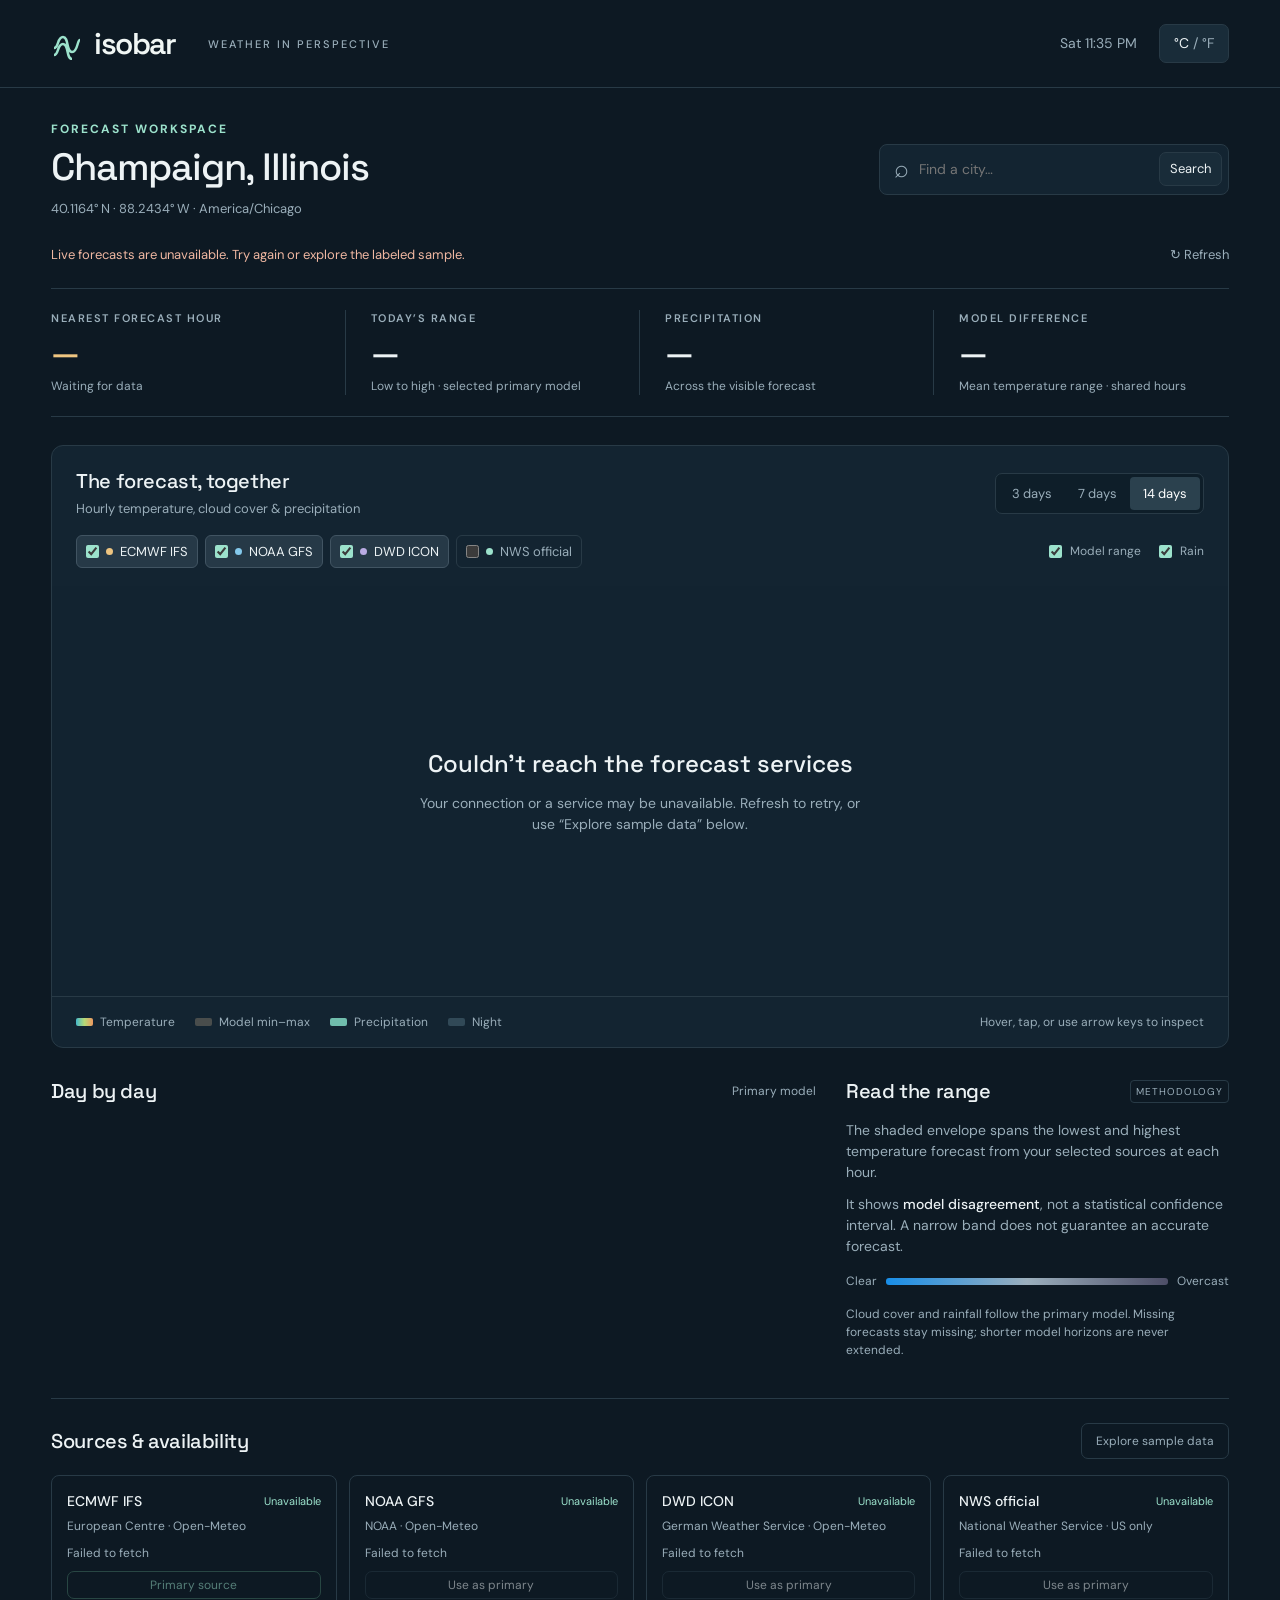
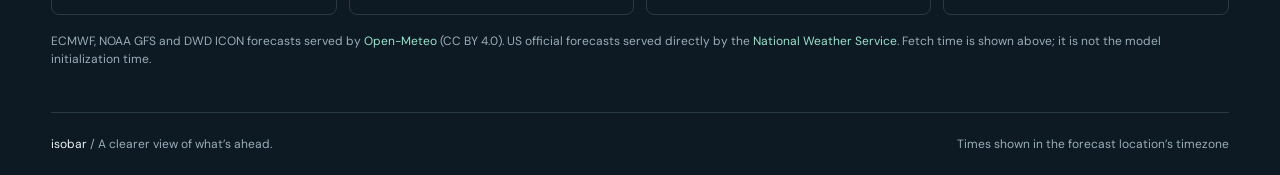
==== index.html @ dd54c235 "Add files via upload" ====
<!doctype html><html lang="en"><head><meta charset="utf-8"><meta name="viewport" content="width=device-width,initial-scale=1"><meta name="theme-color" content="#101f2b"><title>Isobar — weather, in perspective</title><meta name="description" content="Explore hourly weather and compare ECMWF, GFS, ICON and National Weather Service forecasts in one interactive chart."><link rel="icon" href="./favicon.svg"><link rel="stylesheet" href="./style.css"></head><body>
<header><a class="brand" href="./" aria-label="Isobar home"><svg width="32" height="32" viewBox="0 0 32 32" fill="none" aria-hidden="true"><path d="M3 20C8 20 6 9 12 9S15 24 21 24s5-12 8-12M3 27C8 27 6 16 12 16s3 15 9 15" stroke="currentColor" stroke-width="2.5"/></svg>isobar<span class="wordmark">WEATHER IN PERSPECTIVE</span></a><div class="header-actions"><span id="localTime"></span><button id="units" aria-label="Switch temperature units">°C <span>/ °F</span></button></div></header>
<main><section class="location-row"><div><p class="eyebrow">FORECAST WORKSPACE</p><h1 id="place">Champaign, Illinois</h1><p id="coordinates" class="muted">40.1164° N · 88.2434° W · America/Chicago</p></div><div class="search-area"><form id="searchForm"><label class="sr-only" for="search">Search for a city</label><span aria-hidden="true">⌕</span><input id="search" type="search" placeholder="Find a city…" autocomplete="off"><button type="submit">Search</button></form><div id="results" hidden></div></div></section>
<div class="status-row"><span id="status" role="status">Connecting to forecast services…</span><button id="refresh">↻ Refresh</button></div>
<section class="overview" aria-label="Forecast overview"><article><p>NEAREST FORECAST HOUR</p><strong id="current">—</strong><span id="condition">Waiting for data</span></article><article><p>TODAY’S RANGE</p><strong id="range">—</strong><span>Low to high · selected primary model</span></article><article><p>PRECIPITATION</p><strong id="rainTotal">—</strong><span id="rainPeriod">Across the visible forecast</span></article><article><p>MODEL DIFFERENCE</p><strong id="spread">—</strong><span>Mean temperature range · shared hours</span></article></section>
<section class="forecast-panel"><div class="panel-top"><div><h2>The forecast, together</h2><p id="chartSubtitle">Hourly temperature, cloud cover & precipitation</p></div><div class="segmented" id="horizon" aria-label="Forecast duration"><button data-days="3">3 days</button><button data-days="7">7 days</button><button data-days="14" class="active">14 days</button></div></div><div class="model-toolbar"><div id="modelChips"></div><div class="chart-options"><label><input type="checkbox" id="showSpread" checked> Model range</label><label><input type="checkbox" id="showRain" checked> Rain</label></div></div>
<div id="chartWrap"><canvas id="chart" tabindex="0" role="img" aria-label="Hourly weather chart. Use left and right arrow keys to inspect forecast hours."></canvas><div id="chartEmpty"><div class="loader"></div><h3>Looking ahead</h3><p>Loading independent forecasts for this location.</p></div><div id="tooltip" hidden></div></div>
<div class="chart-footer"><div class="legend"><span><i class="gradient"></i>Temperature</span><span><i class="area"></i>Model min–max</span><span><i class="rain"></i>Precipitation</span><span><i class="night"></i>Night</span></div><span class="muted">Hover, tap, or use arrow keys to inspect</span></div></section>
<section class="lower"><div class="daily-section"><div class="section-title"><h2>Day by day</h2><span class="muted">Primary model</span></div><div id="daily" class="daily"></div></div><aside><div class="section-title"><h2>Read the range</h2><span class="tiny-tag">METHODOLOGY</span></div><p>The shaded envelope spans the lowest and highest temperature forecast from your selected sources at each hour.</p><p>It shows <b>model disagreement</b>, not a statistical confidence interval. A narrow band does not guarantee an accurate forecast.</p><div class="cloud-key"><span>Clear</span><i></i><span>Overcast</span></div><p class="small muted">Cloud cover and rainfall follow the primary model. Missing forecasts stay missing; shorter model horizons are never extended.</p></aside></section>
<section class="sources"><div class="section-title"><h2>Sources & availability</h2><button id="sample">Explore sample data</button></div><div id="sourceCards"></div><p class="small muted">ECMWF, NOAA GFS and DWD ICON forecasts served by <a href="https://open-meteo.com/" target="_blank" rel="noreferrer">Open-Meteo</a> (CC BY 4.0). US official forecasts served directly by the <a href="https://www.weather.gov/documentation/services-web-api" target="_blank" rel="noreferrer">National Weather Service</a>. Fetch time is shown above; it is not the model initialization time.</p></section>
<footer><span>isobar <span class="muted">/ A clearer view of what’s ahead.</span></span><span class="muted">Times shown in the forecast location’s timezone</span></footer></main><script type="module" src="./app.js"></script></body></html>
---- style.css ----
@import url('https://fonts.googleapis.com/css2?family=DM+Sans:wght@400;500;600;700&family=Space+Grotesk:wght@400;500;600;700&display=swap');
:root{color-scheme:dark;--bg:#0d1923;--panel:#132431;--line:#283a46;--text:#edf3f5;--muted:#9aaeba;--mint:#9ce2cc;--gold:#efc681}*{box-sizing:border-box}body{margin:0;background:var(--bg);color:var(--text);font:16px/1.5 'DM Sans',sans-serif}button,input{font:inherit}button,a,input{ -webkit-tap-highlight-color:transparent}button{cursor:pointer;color:inherit;border:1px solid var(--line);background:#192c39;border-radius:7px;padding:8px 14px}button:hover{background:#243d4d}button:focus-visible,input:focus-visible,canvas:focus-visible,a:focus-visible{outline:2px solid var(--mint);outline-offset:4px}button:disabled{opacity:.5;cursor:wait}a{color:var(--mint);text-decoration:none}header{height:88px;border-bottom:1px solid var(--line);padding:0 4%;display:flex;align-items:center;justify-content:space-between}.brand{color:#f0f6f4;font:600 30px 'Space Grotesk',sans-serif;display:flex;align-items:center;gap:11px;letter-spacing:-1.5px}.brand svg{color:var(--mint)}.wordmark{font:500 11px 'DM Sans',sans-serif;color:var(--muted);letter-spacing:2px;margin-left:22px}.header-actions{display:flex;gap:22px;align-items:center;font-size:14px;color:var(--muted)}#units{font-size:14px;color:var(--text)}#units span{color:var(--muted)}main{max-width:1600px;margin:auto;padding:32px 4% 0}.location-row{display:flex;align-items:center;justify-content:space-between;gap:24px}.eyebrow{color:var(--mint);letter-spacing:2px;font-size:12px;font-weight:700;margin:0 0 7px}h1{font:500 clamp(26px,3vw,38px)/1.2 'Space Grotesk',sans-serif;letter-spacing:-1.2px;margin:0}h2{font:500 20px 'Space Grotesk',sans-serif;letter-spacing:-.4px;margin:0}.muted{color:var(--muted)}#coordinates{font-size:13px;margin:8px 0 0}.search-area{position:relative;width:350px}form{display:flex;align-items:center;background:var(--panel);border:1px solid var(--line);border-radius:8px;padding:5px 6px 5px 14px;gap:10px}form>span{font-size:25px;color:var(--muted)}input[type=search]{background:none;border:0;color:var(--text);min-width:0;width:100%;padding:9px 0;outline:none;font-size:14px}form button{font-size:13px;padding:6px 10px}#results{position:absolute;top:58px;left:0;right:0;background:#203542;border:1px solid #3a515f;border-radius:8px;z-index:10;box-shadow:0 20px 50px #0008;padding:7px}#results button{width:100%;text-align:left;background:none;border:0;border-radius:5px;font-size:14px}#results p{padding:4px 10px;font-size:14px}.status-row{display:flex;align-items:center;justify-content:space-between;margin:22px 0 18px;gap:12px}#status{font-size:13px;color:var(--muted)}#status.error{color:#f0b8a2}#refresh{font-size:13px;background:none;border:0;padding:5px 0;color:var(--muted)}.overview{display:grid;grid-template-columns:repeat(4,1fr);border-top:1px solid var(--line);border-bottom:1px solid var(--line);margin-bottom:28px;padding:21px 0}.overview article{padding:0 25px;border-right:1px solid var(--line)}.overview article:first-child{padding-left:0}.overview article:last-child{border:0}.overview p{margin:0 0 7px;font-size:11px;letter-spacing:1.5px;color:var(--muted);font-weight:600}.overview strong{display:block;font:500 32px 'Space Grotesk',sans-serif;letter-spacing:-1px}.overview article:first-child strong{color:var(--gold)}.overview span{display:block;color:var(--muted);font-size:12px;margin-top:4px}.forecast-panel{background:var(--panel);border:1px solid var(--line);border-radius:12px;overflow:hidden}.panel-top{display:flex;align-items:center;justify-content:space-between;padding:22px 24px 16px;gap:12px}.panel-top p{color:var(--muted);font-size:13px;margin:5px 0 0}.segmented{display:flex;border:1px solid var(--line);padding:3px;border-radius:7px;background:#0e1e29;flex-shrink:0}.segmented button{font-size:13px;border:0;background:none;border-radius:4px;padding:7px 13px;color:var(--muted)}.segmented button.active{background:#2b414e;color:white}.model-toolbar{padding:0 24px 18px;display:flex;justify-content:space-between;align-items:center;gap:15px;flex-wrap:wrap}#modelChips{display:flex;gap:7px;flex-wrap:wrap}.model-chip{border:1px solid var(--line);border-radius:6px;display:flex;align-items:center;gap:7px;font-size:13px;padding:6px 9px;cursor:pointer;color:var(--muted)}.model-chip.selected{background:#263947;color:var(--text);border-color:#415462}.model-chip input{accent-color:var(--mint);margin:0}.dot{width:7px;height:7px;border-radius:50%;display:inline-block}.chart-options{font-size:12px;color:var(--muted);display:flex;gap:14px}.chart-options label{display:flex;align-items:center;gap:5px}.chart-options input{accent-color:var(--mint)}#chartWrap{position:relative;height:410px;padding:0 8px}canvas{width:100%;height:100%;display:block;touch-action:pan-y}#chartEmpty{position:absolute;inset:0;display:flex;flex-direction:column;align-items:center;justify-content:center;background:#132431ef;text-align:center;padding:24px}#chartEmpty h3{font:500 24px 'Space Grotesk',sans-serif;margin:15px 0 0}#chartEmpty p{color:var(--muted);font-size:14px;max-width:440px}.loader{width:26px;height:26px;border-radius:50%;border:2px solid var(--line);border-top-color:var(--mint);animation:spin 1s linear infinite}@keyframes spin{to{transform:rotate(360deg)}}#tooltip{position:absolute;pointer-events:none;width:235px;background:#0a1720f5;border:1px solid #4b6070;border-radius:8px;box-shadow:0 12px 30px #0005;padding:13px;font-size:13px;z-index:5}#tooltip strong{display:block;font-size:13px;margin-bottom:8px}#tooltip .tip-row{display:flex;justify-content:space-between;gap:10px;margin:4px 0;color:var(--muted)}#tooltip b{color:var(--text)}.chart-footer{display:flex;justify-content:space-between;align-items:center;padding:16px 24px;border-top:1px solid var(--line);gap:10px;font-size:12px;flex-wrap:wrap}.legend{display:flex;gap:20px;flex-wrap:wrap}.legend span{display:flex;align-items:center;gap:7px;color:var(--muted)}.legend i{width:17px;height:8px;display:inline-block;border-radius:2px}.gradient{background:linear-gradient(90deg,#44bacd,#b6d975,#ef9860)}.area{background:#bea78650}.rain{background:#70bdac}.night{background:#314957}.lower{display:grid;grid-template-columns:2fr 1fr;gap:30px;margin-top:30px}.section-title{display:flex;align-items:center;justify-content:space-between;gap:10px;margin-bottom:16px}.section-title .muted{font-size:12px}.daily{display:flex;gap:8px;overflow:auto;padding-bottom:10px;min-height:150px}.day-card{min-width:105px;flex:1;padding:15px 12px;background:var(--panel);border:1px solid var(--line);border-radius:8px}.day-card.selected{border-color:#a4d9c7}.day-card p{font-size:13px;margin:0}.day-card .date{font-size:12px;color:var(--muted)}.day-card .weather{font-size:22px;color:var(--gold);margin:11px 0}.day-card strong{font-size:17px;font-weight:500;white-space:nowrap}.day-card strong span{color:var(--muted);font-size:14px;margin-left:7px}.day-card small{display:block;color:var(--mint);font-size:12px;margin-top:8px}.tiny-tag{font-size:10px;letter-spacing:1px;color:var(--muted);border:1px solid var(--line);border-radius:4px;padding:3px 5px}aside p{font-size:14px;color:var(--muted);margin:0 0 11px}aside b{color:var(--text);font-weight:500}.small,aside .small{font-size:12px}.cloud-key{display:flex;gap:9px;align-items:center;font-size:12px;color:var(--muted);margin:15px 0}.cloud-key i{height:7px;flex:1;background:linear-gradient(90deg,#188ee8,#9bafbd,#4d4e67);border-radius:3px}.sources{margin-top:28px;padding:24px 0 12px;border-top:1px solid var(--line)}#sample{font-size:12px;background:none;color:var(--muted)}#sourceCards{display:grid;grid-template-columns:repeat(4,1fr);gap:12px}.source-card{border:1px solid var(--line);border-radius:8px;padding:15px}.source-card>div{display:flex;align-items:center;justify-content:space-between;gap:8px}.source-card b{font-size:14px;font-weight:500}.source-card .badge{font-size:11px;color:var(--mint)}.source-card p{font-size:12px;color:var(--muted);margin:5px 0 9px}.source-card label{font-size:12px;color:var(--muted);display:flex;align-items:center;gap:8px}.source-card button{font-size:12px;padding:4px 8px;background:none;width:100%}.source-card button.is-primary{color:var(--mint);border-color:#437463}.sources>.small{margin-top:17px}footer{display:flex;justify-content:space-between;border-top:1px solid var(--line);padding:22px 0;margin-top:20px;font-size:12px;gap:15px}.sr-only{position:absolute;width:1px;height:1px;padding:0;margin:-1px;overflow:hidden;clip:rect(0,0,0,0);white-space:nowrap;border:0}[hidden]{display:none!important}@media(min-width:1500px){#chartWrap{height:470px}}@media(max-width:850px){.wordmark{display:none}.overview article{padding:0 15px}.overview strong{font-size:27px}.lower{grid-template-columns:1fr}.daily{min-height:0}#sourceCards{grid-template-columns:repeat(2,1fr)}.location-row{align-items:flex-start;flex-direction:column}.search-area{width:100%;max-width:450px}.header-actions #localTime{display:none}.chart-footer>.muted{display:none}#chartWrap{height:360px}}@media(max-width:520px){header{height:68px}.brand{font-size:26px}main{padding-top:23px}.overview{grid-template-columns:1fr 1fr;gap:20px}.overview article{padding:0!important;border:0}.overview p{font-size:10px}.overview strong{font-size:27px}.panel-top{padding:18px 14px;align-items:flex-start;flex-direction:column}.model-toolbar{padding:0 14px 15px}.model-chip{font-size:12px;padding:5px 7px}.chart-options{width:100%}#chartWrap{height:360px}.chart-footer{padding:13px 14px}.legend{gap:10px;font-size:11px}.lower{margin-top:23px}.source-card{padding:12px}.source-card b{font-size:13px}footer{flex-direction:column}.status-row{align-items:flex-start}#status{max-width:80%}}
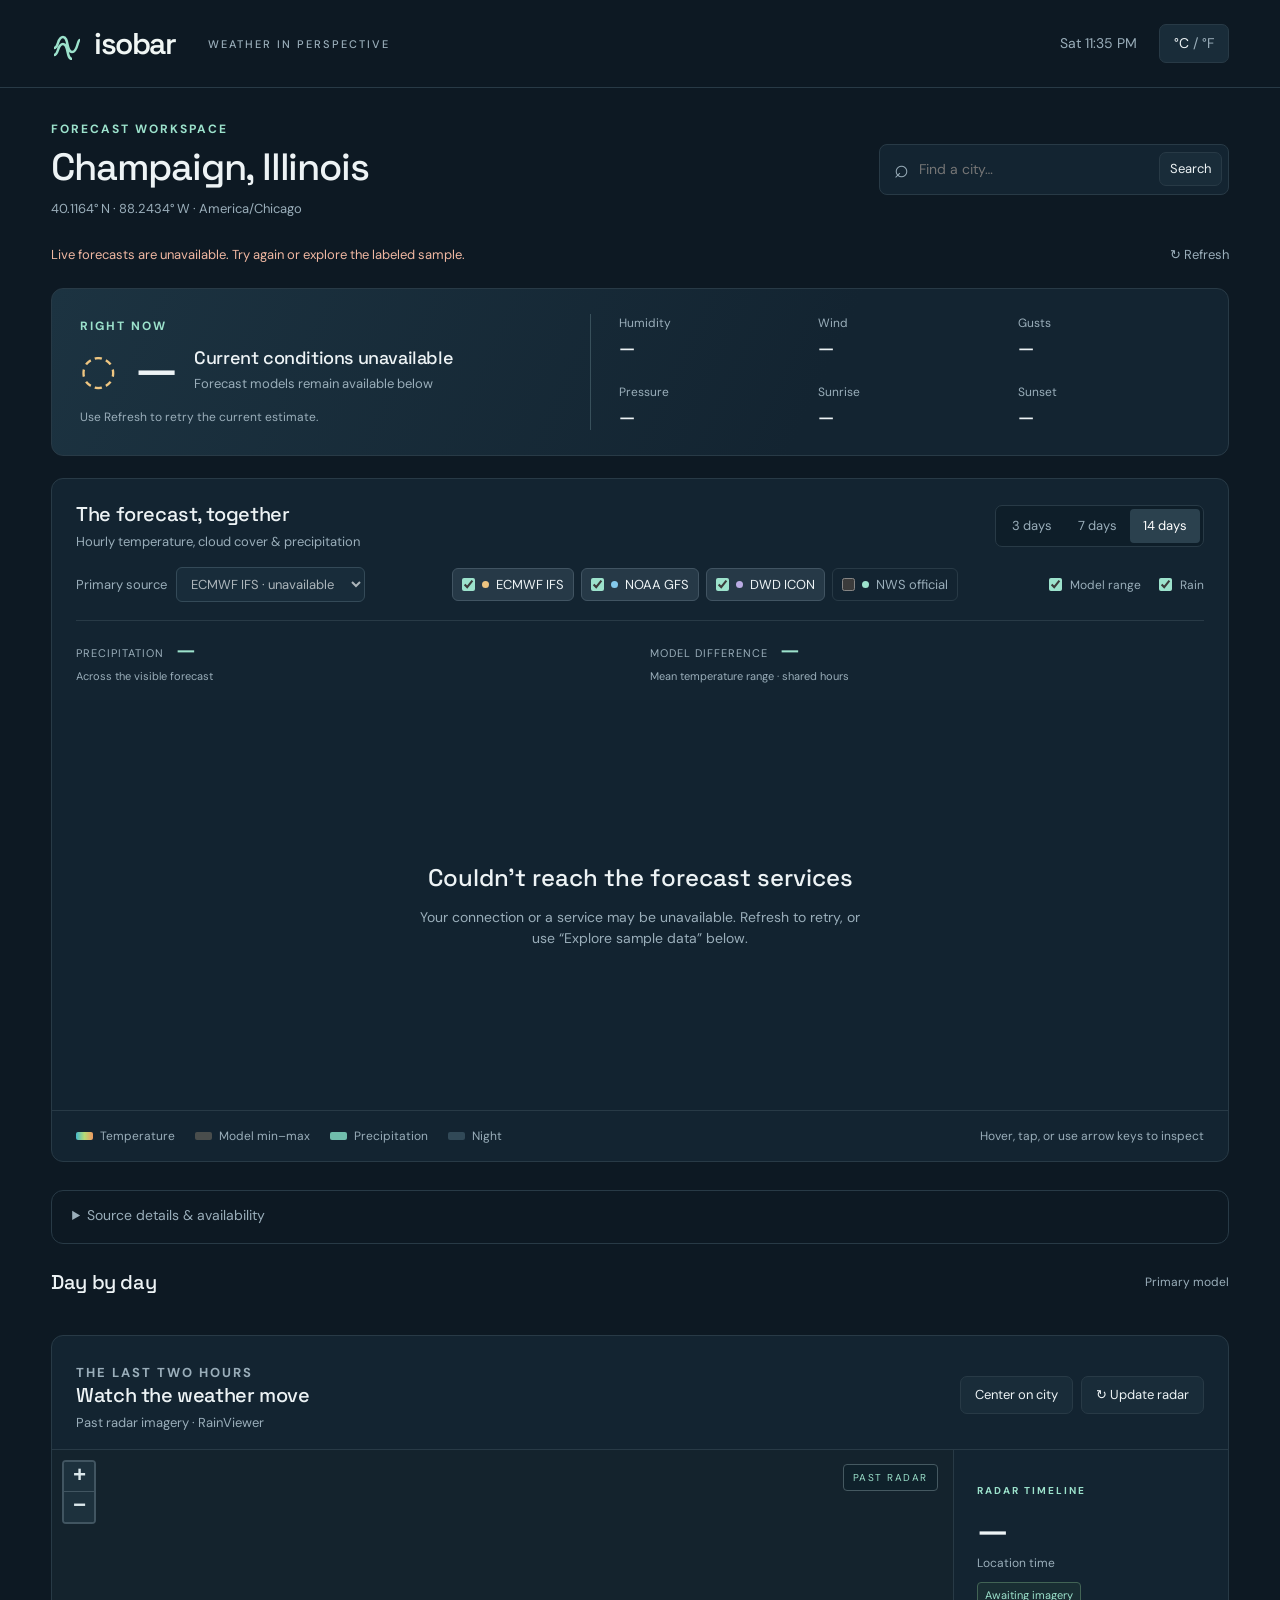
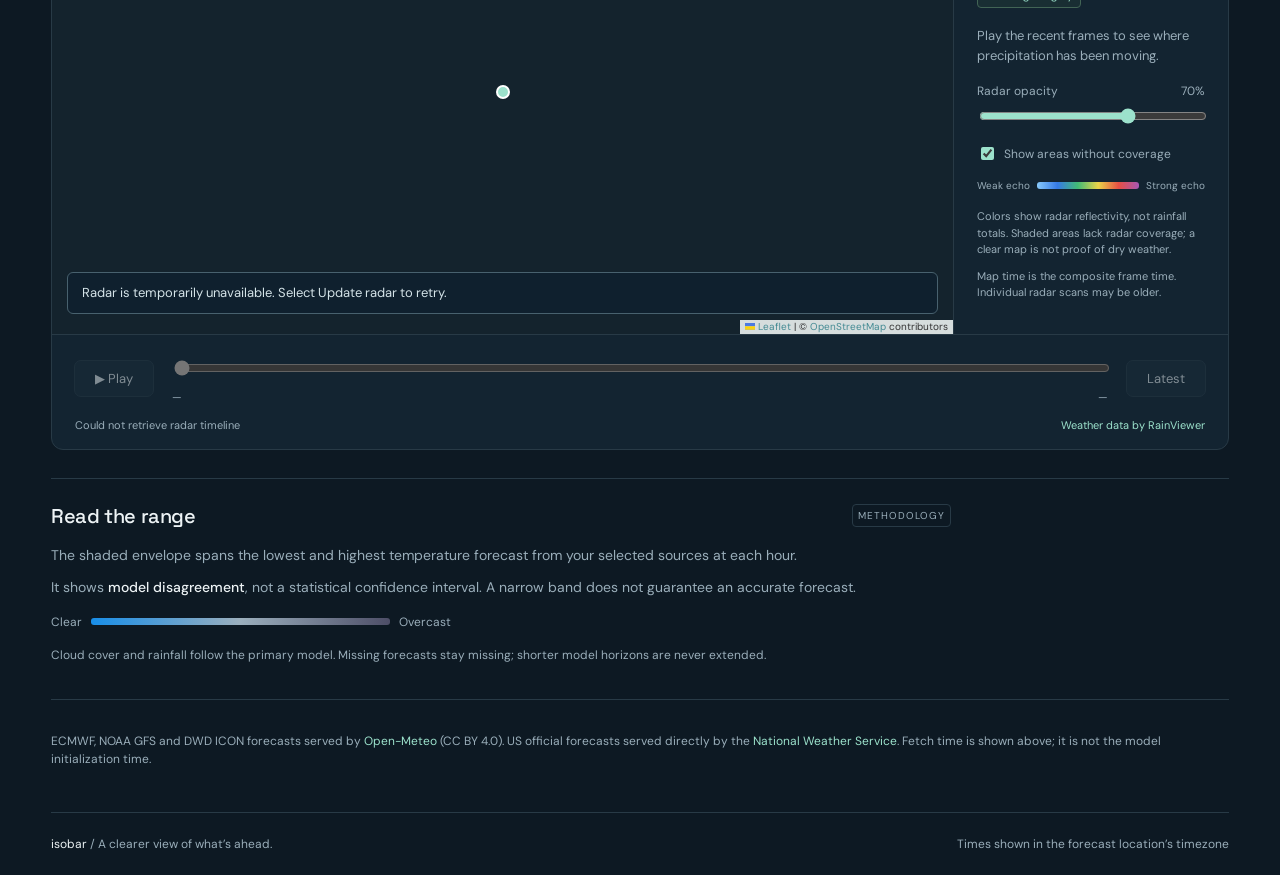
==== commit d8961aa6: "Layout and radar updates" ====
--- a/index.html
+++ b/index.html
@@ -1,11 +1,12 @@
-<!doctype html><html lang="en"><head><meta charset="utf-8"><meta name="viewport" content="width=device-width,initial-scale=1"><meta name="theme-color" content="#101f2b"><title>Isobar — weather, in perspective</title><meta name="description" content="Explore hourly weather and compare ECMWF, GFS, ICON and National Weather Service forecasts in one interactive chart."><link rel="icon" href="./favicon.svg"><link rel="stylesheet" href="./style.css"></head><body>
+<!doctype html><html lang="en"><head><meta charset="utf-8"><meta name="viewport" content="width=device-width,initial-scale=1"><meta name="theme-color" content="#101f2b"><title>Isobar — weather, in perspective</title><meta name="description" content="Explore hourly weather and compare ECMWF, GFS, ICON and National Weather Service forecasts in one interactive chart."><link rel="icon" href="./favicon.svg"><link rel="stylesheet" href="./style.css?v=radar1"><link rel="stylesheet" href="./vendor/leaflet.css"><link rel="stylesheet" href="./weather.css?v=tidy5"></head><body>
 <header><a class="brand" href="./" aria-label="Isobar home"><svg width="32" height="32" viewBox="0 0 32 32" fill="none" aria-hidden="true"><path d="M3 20C8 20 6 9 12 9S15 24 21 24s5-12 8-12M3 27C8 27 6 16 12 16s3 15 9 15" stroke="currentColor" stroke-width="2.5"/></svg>isobar<span class="wordmark">WEATHER IN PERSPECTIVE</span></a><div class="header-actions"><span id="localTime"></span><button id="units" aria-label="Switch temperature units">°C <span>/ °F</span></button></div></header>
 <main><section class="location-row"><div><p class="eyebrow">FORECAST WORKSPACE</p><h1 id="place">Champaign, Illinois</h1><p id="coordinates" class="muted">40.1164° N · 88.2434° W · America/Chicago</p></div><div class="search-area"><form id="searchForm"><label class="sr-only" for="search">Search for a city</label><span aria-hidden="true">⌕</span><input id="search" type="search" placeholder="Find a city…" autocomplete="off"><button type="submit">Search</button></form><div id="results" hidden></div></div></section>
 <div class="status-row"><span id="status" role="status">Connecting to forecast services…</span><button id="refresh">↻ Refresh</button></div>
-<section class="overview" aria-label="Forecast overview"><article><p>NEAREST FORECAST HOUR</p><strong id="current">—</strong><span id="condition">Waiting for data</span></article><article><p>TODAY’S RANGE</p><strong id="range">—</strong><span>Low to high · selected primary model</span></article><article><p>PRECIPITATION</p><strong id="rainTotal">—</strong><span id="rainPeriod">Across the visible forecast</span></article><article><p>MODEL DIFFERENCE</p><strong id="spread">—</strong><span>Mean temperature range · shared hours</span></article></section>
-<section class="forecast-panel"><div class="panel-top"><div><h2>The forecast, together</h2><p id="chartSubtitle">Hourly temperature, cloud cover & precipitation</p></div><div class="segmented" id="horizon" aria-label="Forecast duration"><button data-days="3">3 days</button><button data-days="7">7 days</button><button data-days="14" class="active">14 days</button></div></div><div class="model-toolbar"><div id="modelChips"></div><div class="chart-options"><label><input type="checkbox" id="showSpread" checked> Model range</label><label><input type="checkbox" id="showRain" checked> Rain</label></div></div>
-<div id="chartWrap"><canvas id="chart" tabindex="0" role="img" aria-label="Hourly weather chart. Use left and right arrow keys to inspect forecast hours."></canvas><div id="chartEmpty"><div class="loader"></div><h3>Looking ahead</h3><p>Loading independent forecasts for this location.</p></div><div id="tooltip" hidden></div></div>
+<section class="conditions" aria-label="Current weather"><div class="conditions-main"><p class="eyebrow">RIGHT NOW</p><div class="conditions-reading"><span id="nowSymbol" aria-hidden="true">◌</span><strong id="nowTemp">—</strong><div><h2 id="nowDescription">Loading conditions</h2><p id="nowFeels">Current estimate · Open-Meteo</p></div></div><p id="nowTime" class="small muted" role="status">Checking the latest conditions…</p></div><div class="conditions-metrics"><div><span>Humidity</span><strong id="nowHumidity">—</strong></div><div><span>Wind</span><strong id="nowWind">—</strong></div><div><span>Gusts</span><strong id="nowGust">—</strong></div><div><span>Pressure</span><strong id="nowPressure">—</strong></div><div><span>Sunrise</span><strong id="nowSunrise">—</strong></div><div><span>Sunset</span><strong id="nowSunset">—</strong></div></div></section><section class="forecast-panel" id="forecast"><div class="panel-top"><div><h2>The forecast, together</h2><p id="chartSubtitle">Hourly temperature, cloud cover & precipitation</p></div><div class="segmented" id="horizon" aria-label="Forecast duration"><button data-days="3">3 days</button><button data-days="7">7 days</button><button data-days="14" class="active">14 days</button></div></div><div class="model-toolbar"><label class="primary-control" for="primarySource">Primary source <select id="primarySource" aria-label="Primary forecast source"></select></label><div id="modelChips"></div><div class="chart-options"><label><input type="checkbox" id="showSpread" checked> Model range</label><label><input type="checkbox" id="showRain" checked> Rain</label></div></div>
+<div class="forecast-summary" aria-label="Forecast summary"><article><p>PRECIPITATION</p><strong id="rainTotal">—</strong><span id="rainPeriod">Across the visible forecast</span></article><article><p>MODEL DIFFERENCE</p><strong id="spread">—</strong><span>Mean temperature range · shared hours</span></article></div><div id="chartWrap"><canvas id="chart" tabindex="0" role="img" aria-label="Hourly weather chart. Use left and right arrow keys to inspect forecast hours."></canvas><div id="chartEmpty"><div class="loader"></div><h3>Looking ahead</h3><p>Loading independent forecasts for this location.</p></div><div id="tooltip" hidden></div></div>
 <div class="chart-footer"><div class="legend"><span><i class="gradient"></i>Temperature</span><span><i class="area"></i>Model min–max</span><span><i class="rain"></i>Precipitation</span><span><i class="night"></i>Night</span></div><span class="muted">Hover, tap, or use arrow keys to inspect</span></div></section>
-<section class="lower"><div class="daily-section"><div class="section-title"><h2>Day by day</h2><span class="muted">Primary model</span></div><div id="daily" class="daily"></div></div><aside><div class="section-title"><h2>Read the range</h2><span class="tiny-tag">METHODOLOGY</span></div><p>The shaded envelope spans the lowest and highest temperature forecast from your selected sources at each hour.</p><p>It shows <b>model disagreement</b>, not a statistical confidence interval. A narrow band does not guarantee an accurate forecast.</p><div class="cloud-key"><span>Clear</span><i></i><span>Overcast</span></div><p class="small muted">Cloud cover and rainfall follow the primary model. Missing forecasts stay missing; shorter model horizons are never extended.</p></aside></section>
-<section class="sources"><div class="section-title"><h2>Sources & availability</h2><button id="sample">Explore sample data</button></div><div id="sourceCards"></div><p class="small muted">ECMWF, NOAA GFS and DWD ICON forecasts served by <a href="https://open-meteo.com/" target="_blank" rel="noreferrer">Open-Meteo</a> (CC BY 4.0). US official forecasts served directly by the <a href="https://www.weather.gov/documentation/services-web-api" target="_blank" rel="noreferrer">National Weather Service</a>. Fetch time is shown above; it is not the model initialization time.</p></section>
-<footer><span>isobar <span class="muted">/ A clearer view of what’s ahead.</span></span><span class="muted">Times shown in the forecast location’s timezone</span></footer></main><script type="module" src="./app.js"></script></body></html>
+<details class="source-switcher"><summary>Source details & availability</summary><div class="section-title"><h2>Forecast source</h2><button id="sample">Explore sample data</button></div><div id="sourceCards"></div></details>
+<section class="daily-block" aria-label="Daily forecast"><div class="daily-section"><div class="section-title"><h2>Day by day</h2><span id="dailyCaption" class="muted">Primary model</span></div><div id="daily" class="daily"></div></div></section>
+<section class="radar-panel" aria-labelledby="radarHeading"><div class="panel-top"><div><p class="eyebrow">THE LAST TWO HOURS</p><h2 id="radarHeading">Watch the weather move</h2><p>Past radar imagery · RainViewer</p></div><div class="radar-heading-controls"><button id="radarRecenter">Center on city</button><button id="radarRefresh">↻ Update radar</button></div></div><div class="radar-body"><div class="map-stage"><div id="radarMap" aria-label="Interactive precipitation radar map"></div><div id="radarMessage" role="status">Loading radar imagery…</div><span class="map-label">PAST RADAR</span></div><aside class="radar-insight"><p class="eyebrow">RADAR TIMELINE</p><strong id="radarFrameTime">—</strong><p id="radarFrameDate">Location time</p><div id="radarAge" class="frame-badge">Awaiting imagery</div><p>Play the recent frames to see where precipitation has been moving.</p><label class="opacity-label" for="radarOpacity">Radar opacity <span id="opacityValue">70%</span></label><input type="range" id="radarOpacity" min="10" max="100" value="70"><label class="coverage-control"><input type="checkbox" id="radarCoverage" checked> Show areas without coverage</label><div class="radar-key"><span>Weak echo</span><i></i><span>Strong echo</span></div><p class="small muted">Colors show radar reflectivity, not rainfall totals. Shaded areas lack radar coverage; a clear map is not proof of dry weather.</p><p class="small muted">Map time is the composite frame time. Individual radar scans may be older.</p></aside></div><div class="radar-playback"><button id="radarPlay" disabled aria-label="Play recent radar frames">▶ Play</button><div class="radar-slider"><label class="sr-only" for="radarTimeline">Radar frame</label><input id="radarTimeline" type="range" min="0" max="0" value="0" disabled><div><span id="radarStart">—</span><span id="radarEnd">—</span></div></div><button id="radarLatest" disabled>Latest</button></div><div class="radar-credit"><span id="radarStatus" role="status">Connecting to radar…</span><a href="https://www.rainviewer.com/" target="_blank" rel="noreferrer">Weather data by RainViewer</a></div></section><section class="methods" aria-label="Forecast methodology"><aside><div class="section-title"><h2>Read the range</h2><span class="tiny-tag">METHODOLOGY</span></div><p>The shaded envelope spans the lowest and highest temperature forecast from your selected sources at each hour.</p><p>It shows <b>model disagreement</b>, not a statistical confidence interval. A narrow band does not guarantee an accurate forecast.</p><div class="cloud-key"><span>Clear</span><i></i><span>Overcast</span></div><p class="small muted">Cloud cover and rainfall follow the primary model. Missing forecasts stay missing; shorter model horizons are never extended.</p></aside></section>
+<section class="sources"><p class="small muted">ECMWF, NOAA GFS and DWD ICON forecasts served by <a href="https://open-meteo.com/" target="_blank" rel="noreferrer">Open-Meteo</a> (CC BY 4.0). US official forecasts served directly by the <a href="https://www.weather.gov/documentation/services-web-api" target="_blank" rel="noreferrer">National Weather Service</a>. Fetch time is shown above; it is not the model initialization time.</p></section>
+<footer><span>isobar <span class="muted">/ A clearer view of what’s ahead.</span></span><span class="muted">Times shown in the forecast location’s timezone</span></footer></main><script src="./vendor/leaflet.js"></script><script type="module" src="./app.js?v=tidy5"></script></body></html>
--- a/style.css
+++ b/style.css
@@ -1,2 +1,10 @@
 @import url('https://fonts.googleapis.com/css2?family=DM+Sans:wght@400;500;600;700&family=Space+Grotesk:wght@400;500;600;700&display=swap');
-:root{color-scheme:dark;--bg:#0d1923;--panel:#132431;--line:#283a46;--text:#edf3f5;--muted:#9aaeba;--mint:#9ce2cc;--gold:#efc681}*{box-sizing:border-box}body{margin:0;background:var(--bg);color:var(--text);font:16px/1.5 'DM Sans',sans-serif}button,input{font:inherit}button,a,input{ -webkit-tap-highlight-color:transparent}button{cursor:pointer;color:inherit;border:1px solid var(--line);background:#192c39;border-radius:7px;padding:8px 14px}button:hover{background:#243d4d}button:focus-visible,input:focus-visible,canvas:focus-visible,a:focus-visible{outline:2px solid var(--mint);outline-offset:4px}button:disabled{opacity:.5;cursor:wait}a{color:var(--mint);text-decoration:none}header{height:88px;border-bottom:1px solid var(--line);padding:0 4%;display:flex;align-items:center;justify-content:space-between}.brand{color:#f0f6f4;font:600 30px 'Space Grotesk',sans-serif;display:flex;align-items:center;gap:11px;letter-spacing:-1.5px}.brand svg{color:var(--mint)}.wordmark{font:500 11px 'DM Sans',sans-serif;color:var(--muted);letter-spacing:2px;margin-left:22px}.header-actions{display:flex;gap:22px;align-items:center;font-size:14px;color:var(--muted)}#units{font-size:14px;color:var(--text)}#units span{color:var(--muted)}main{max-width:1600px;margin:auto;padding:32px 4% 0}.location-row{display:flex;align-items:center;justify-content:space-between;gap:24px}.eyebrow{color:var(--mint);letter-spacing:2px;font-size:12px;font-weight:700;margin:0 0 7px}h1{font:500 clamp(26px,3vw,38px)/1.2 'Space Grotesk',sans-serif;letter-spacing:-1.2px;margin:0}h2{font:500 20px 'Space Grotesk',sans-serif;letter-spacing:-.4px;margin:0}.muted{color:var(--muted)}#coordinates{font-size:13px;margin:8px 0 0}.search-area{position:relative;width:350px}form{display:flex;align-items:center;background:var(--panel);border:1px solid var(--line);border-radius:8px;padding:5px 6px 5px 14px;gap:10px}form>span{font-size:25px;color:var(--muted)}input[type=search]{background:none;border:0;color:var(--text);min-width:0;width:100%;padding:9px 0;outline:none;font-size:14px}form button{font-size:13px;padding:6px 10px}#results{position:absolute;top:58px;left:0;right:0;background:#203542;border:1px solid #3a515f;border-radius:8px;z-index:10;box-shadow:0 20px 50px #0008;padding:7px}#results button{width:100%;text-align:left;background:none;border:0;border-radius:5px;font-size:14px}#results p{padding:4px 10px;font-size:14px}.status-row{display:flex;align-items:center;justify-content:space-between;margin:22px 0 18px;gap:12px}#status{font-size:13px;color:var(--muted)}#status.error{color:#f0b8a2}#refresh{font-size:13px;background:none;border:0;padding:5px 0;color:var(--muted)}.overview{display:grid;grid-template-columns:repeat(4,1fr);border-top:1px solid var(--line);border-bottom:1px solid var(--line);margin-bottom:28px;padding:21px 0}.overview article{padding:0 25px;border-right:1px solid var(--line)}.overview article:first-child{padding-left:0}.overview article:last-child{border:0}.overview p{margin:0 0 7px;font-size:11px;letter-spacing:1.5px;color:var(--muted);font-weight:600}.overview strong{display:block;font:500 32px 'Space Grotesk',sans-serif;letter-spacing:-1px}.overview article:first-child strong{color:var(--gold)}.overview span{display:block;color:var(--muted);font-size:12px;margin-top:4px}.forecast-panel{background:var(--panel);border:1px solid var(--line);border-radius:12px;overflow:hidden}.panel-top{display:flex;align-items:center;justify-content:space-between;padding:22px 24px 16px;gap:12px}.panel-top p{color:var(--muted);font-size:13px;margin:5px 0 0}.segmented{display:flex;border:1px solid var(--line);padding:3px;border-radius:7px;background:#0e1e29;flex-shrink:0}.segmented button{font-size:13px;border:0;background:none;border-radius:4px;padding:7px 13px;color:var(--muted)}.segmented button.active{background:#2b414e;color:white}.model-toolbar{padding:0 24px 18px;display:flex;justify-content:space-between;align-items:center;gap:15px;flex-wrap:wrap}#modelChips{display:flex;gap:7px;flex-wrap:wrap}.model-chip{border:1px solid var(--line);border-radius:6px;display:flex;align-items:center;gap:7px;font-size:13px;padding:6px 9px;cursor:pointer;color:var(--muted)}.model-chip.selected{background:#263947;color:var(--text);border-color:#415462}.model-chip input{accent-color:var(--mint);margin:0}.dot{width:7px;height:7px;border-radius:50%;display:inline-block}.chart-options{font-size:12px;color:var(--muted);display:flex;gap:14px}.chart-options label{display:flex;align-items:center;gap:5px}.chart-options input{accent-color:var(--mint)}#chartWrap{position:relative;height:410px;padding:0 8px}canvas{width:100%;height:100%;display:block;touch-action:pan-y}#chartEmpty{position:absolute;inset:0;display:flex;flex-direction:column;align-items:center;justify-content:center;background:#132431ef;text-align:center;padding:24px}#chartEmpty h3{font:500 24px 'Space Grotesk',sans-serif;margin:15px 0 0}#chartEmpty p{color:var(--muted);font-size:14px;max-width:440px}.loader{width:26px;height:26px;border-radius:50%;border:2px solid var(--line);border-top-color:var(--mint);animation:spin 1s linear infinite}@keyframes spin{to{transform:rotate(360deg)}}#tooltip{position:absolute;pointer-events:none;width:235px;background:#0a1720f5;border:1px solid #4b6070;border-radius:8px;box-shadow:0 12px 30px #0005;padding:13px;font-size:13px;z-index:5}#tooltip strong{display:block;font-size:13px;margin-bottom:8px}#tooltip .tip-row{display:flex;justify-content:space-between;gap:10px;margin:4px 0;color:var(--muted)}#tooltip b{color:var(--text)}.chart-footer{display:flex;justify-content:space-between;align-items:center;padding:16px 24px;border-top:1px solid var(--line);gap:10px;font-size:12px;flex-wrap:wrap}.legend{display:flex;gap:20px;flex-wrap:wrap}.legend span{display:flex;align-items:center;gap:7px;color:var(--muted)}.legend i{width:17px;height:8px;display:inline-block;border-radius:2px}.gradient{background:linear-gradient(90deg,#44bacd,#b6d975,#ef9860)}.area{background:#bea78650}.rain{background:#70bdac}.night{background:#314957}.lower{display:grid;grid-template-columns:2fr 1fr;gap:30px;margin-top:30px}.section-title{display:flex;align-items:center;justify-content:space-between;gap:10px;margin-bottom:16px}.section-title .muted{font-size:12px}.daily{display:flex;gap:8px;overflow:auto;padding-bottom:10px;min-height:150px}.day-card{min-width:105px;flex:1;padding:15px 12px;background:var(--panel);border:1px solid var(--line);border-radius:8px}.day-card.selected{border-color:#a4d9c7}.day-card p{font-size:13px;margin:0}.day-card .date{font-size:12px;color:var(--muted)}.day-card .weather{font-size:22px;color:var(--gold);margin:11px 0}.day-card strong{font-size:17px;font-weight:500;white-space:nowrap}.day-card strong span{color:var(--muted);font-size:14px;margin-left:7px}.day-card small{display:block;color:var(--mint);font-size:12px;margin-top:8px}.tiny-tag{font-size:10px;letter-spacing:1px;color:var(--muted);border:1px solid var(--line);border-radius:4px;padding:3px 5px}aside p{font-size:14px;color:var(--muted);margin:0 0 11px}aside b{color:var(--text);font-weight:500}.small,aside .small{font-size:12px}.cloud-key{display:flex;gap:9px;align-items:center;font-size:12px;color:var(--muted);margin:15px 0}.cloud-key i{height:7px;flex:1;background:linear-gradient(90deg,#188ee8,#9bafbd,#4d4e67);border-radius:3px}.sources{margin-top:28px;padding:24px 0 12px;border-top:1px solid var(--line)}#sample{font-size:12px;background:none;color:var(--muted)}#sourceCards{display:grid;grid-template-columns:repeat(4,1fr);gap:12px}.source-card{border:1px solid var(--line);border-radius:8px;padding:15px}.source-card>div{display:flex;align-items:center;justify-content:space-between;gap:8px}.source-card b{font-size:14px;font-weight:500}.source-card .badge{font-size:11px;color:var(--mint)}.source-card p{font-size:12px;color:var(--muted);margin:5px 0 9px}.source-card label{font-size:12px;color:var(--muted);display:flex;align-items:center;gap:8px}.source-card button{font-size:12px;padding:4px 8px;background:none;width:100%}.source-card button.is-primary{color:var(--mint);border-color:#437463}.sources>.small{margin-top:17px}footer{display:flex;justify-content:space-between;border-top:1px solid var(--line);padding:22px 0;margin-top:20px;font-size:12px;gap:15px}.sr-only{position:absolute;width:1px;height:1px;padding:0;margin:-1px;overflow:hidden;clip:rect(0,0,0,0);white-space:nowrap;border:0}[hidden]{display:none!important}@media(min-width:1500px){#chartWrap{height:470px}}@media(max-width:850px){.wordmark{display:none}.overview article{padding:0 15px}.overview strong{font-size:27px}.lower{grid-template-columns:1fr}.daily{min-height:0}#sourceCards{grid-template-columns:repeat(2,1fr)}.location-row{align-items:flex-start;flex-direction:column}.search-area{width:100%;max-width:450px}.header-actions #localTime{display:none}.chart-footer>.muted{display:none}#chartWrap{height:360px}}@media(max-width:520px){header{height:68px}.brand{font-size:26px}main{padding-top:23px}.overview{grid-template-columns:1fr 1fr;gap:20px}.overview article{padding:0!important;border:0}.overview p{font-size:10px}.overview strong{font-size:27px}.panel-top{padding:18px 14px;align-items:flex-start;flex-direction:column}.model-toolbar{padding:0 14px 15px}.model-chip{font-size:12px;padding:5px 7px}.chart-options{width:100%}#chartWrap{height:360px}.chart-footer{padding:13px 14px}.legend{gap:10px;font-size:11px}.lower{margin-top:23px}.source-card{padding:12px}.source-card b{font-size:13px}footer{flex-direction:column}.status-row{align-items:flex-start}#status{max-width:80%}}
+:root{color-scheme:dark;--bg:#0d1923;--panel:#132431;--line:#283a46;--text:#edf3f5;--muted:#9aaeba;--mint:#9ce2cc;--gold:#efc681}*{box-sizing:border-box}body{margin:0;background:var(--bg);color:var(--text);font:16px/1.5 'DM Sans',sans-serif}button,input{font:inherit}button,a,input{ -webkit-tap-highlight-color:transparent}button{cursor:pointer;color:inherit;border:1px solid var(--line);background:#192c39;border-radius:7px;padding:8px 14px}button:hover{background:#243d4d}button:focus-visible,input:focus-visible,canvas:focus-visible,a:focus-visible{outline:2px solid var(--mint);outline-offset:4px}button:disabled{opacity:.5;cursor:wait}a{color:var(--mint);text-decoration:none}header{height:88px;border-bottom:1px solid var(--line);padding:0 4%;display:flex;align-items:center;justify-content:space-between}.brand{color:#f0f6f4;font:600 30px 'Space Grotesk',sans-serif;display:flex;align-items:center;gap:11px;letter-spacing:-1.5px}.brand svg{color:var(--mint)}.wordmark{font:500 11px 'DM Sans',sans-serif;color:var(--muted);letter-spacing:2px;margin-left:22px}.header-actions{display:flex;gap:22px;align-items:center;font-size:14px;color:var(--muted)}#units{font-size:14px;color:var(--text)}#units span{color:var(--muted)}main{max-width:1600px;margin:auto;padding:32px 4% 0}.location-row{display:flex;align-items:center;justify-content:space-between;gap:24px}.eyebrow{color:var(--mint);letter-spacing:2px;font-size:12px;font-weight:700;margin:0 0 7px}h1{font:500 clamp(26px,3vw,38px)/1.2 'Space Grotesk',sans-serif;letter-spacing:-1.2px;margin:0}h2{font:500 20px 'Space Grotesk',sans-serif;letter-spacing:-.4px;margin:0}.muted{color:var(--muted)}#coordinates{font-size:13px;margin:8px 0 0}.search-area{position:relative;width:350px}form{display:flex;align-items:center;background:var(--panel);border:1px solid var(--line);border-radius:8px;padding:5px 6px 5px 14px;gap:10px}form>span{font-size:25px;color:var(--muted)}input[type=search]{background:none;border:0;color:var(--text);min-width:0;width:100%;padding:9px 0;outline:none;font-size:14px}form button{font-size:13px;padding:6px 10px}#results{position:absolute;top:58px;left:0;right:0;background:#203542;border:1px solid #3a515f;border-radius:8px;z-index:10;box-shadow:0 20px 50px #0008;padding:7px}#results button{width:100%;text-align:left;background:none;border:0;border-radius:5px;font-size:14px}#results p{padding:4px 10px;font-size:14px}.status-row{display:flex;align-items:center;justify-content:space-between;margin:22px 0 18px;gap:12px}#status{font-size:13px;color:var(--muted)}#status.error{color:#f0b8a2}#refresh{font-size:13px;background:none;border:0;padding:5px 0;color:var(--muted)}.overview{display:grid;grid-template-columns:repeat(4,1fr);border-top:1px solid var(--line);border-bottom:1px solid var(--line);margin-bottom:28px;padding:21px 0}.overview article{padding:0 25px;border-right:1px solid var(--line)}.overview article:first-child{padding-left:0}.overview article:last-child{border:0}.overview p{margin:0 0 7px;font-size:11px;letter-spacing:1.5px;color:var(--muted);font-weight:600}.overview strong{display:block;font:500 32px 'Space Grotesk',sans-serif;letter-spacing:-1px}.overview article:first-child strong{color:var(--gold)}.overview span{display:block;color:var(--muted);font-size:12px;margin-top:4px}.forecast-panel{background:var(--panel);border:1px solid var(--line);border-radius:12px;overflow:hidden}.panel-top{display:flex;align-items:center;justify-content:space-between;padding:22px 24px 16px;gap:12px}.panel-top p{color:var(--muted);font-size:13px;margin:5px 0 0}.segmented{display:flex;border:1px solid var(--line);padding:3px;border-radius:7px;background:#0e1e29;flex-shrink:0}.segmented button{font-size:13px;border:0;background:none;border-radius:4px;padding:7px 13px;color:var(--muted)}.segmented button.active{background:#2b414e;color:white}.model-toolbar{padding:0 24px 18px;display:flex;justify-content:space-between;align-items:center;gap:15px;flex-wrap:wrap}#modelChips{display:flex;gap:7px;flex-wrap:wrap}.model-chip{border:1px solid var(--line);border-radius:6px;display:flex;align-items:center;gap:7px;font-size:13px;padding:6px 9px;cursor:pointer;color:var(--muted)}.model-chip.selected{background:#263947;color:var(--text);border-color:#415462}.model-chip input{accent-color:var(--mint);margin:0}.dot{width:7px;height:7px;border-radius:50%;display:inline-block}.chart-options{font-size:12px;color:var(--muted);display:flex;gap:14px}.chart-options label{display:flex;align-items:center;gap:5px}.chart-options input{accent-color:var(--mint)}#chartWrap{position:relative;height:410px;padding:0 8px}canvas{width:100%;height:100%;display:block;touch-action:pan-y}#chartEmpty{position:absolute;inset:0;display:flex;flex-direction:column;align-items:center;justify-content:center;background:#132431ef;text-align:center;padding:24px}#chartEmpty h3{font:500 24px 'Space Grotesk',sans-serif;margin:15px 0 0}#chartEmpty p{color:var(--muted);font-size:14px;max-width:440px}.loader{width:26px;height:26px;border-radius:50%;border:2px solid var(--line);border-top-color:var(--mint);animation:spin 1s linear infinite}@keyframes spin{to{transform:rotate(360deg)}}#tooltip{position:absolute;pointer-events:none;width:235px;background:#0a1720f5;border:1px solid #4b6070;border-radius:8px;box-shadow:0 12px 30px #0005;padding:13px;font-size:13px;z-index:5}#tooltip strong{display:block;font-size:13px;margin-bottom:8px}#tooltip .tip-row{display:flex;justify-content:space-between;gap:10px;margin:4px 0;color:var(--muted)}#tooltip b{color:var(--text)}.chart-footer{display:flex;justify-content:space-between;align-items:center;padding:16px 24px;border-top:1px solid var(--line);gap:10px;font-size:12px;flex-wrap:wrap}.legend{display:flex;gap:20px;flex-wrap:wrap}.legend span{display:flex;align-items:center;gap:7px;color:var(--muted)}.legend i{width:17px;height:8px;display:inline-block;border-radius:2px}.gradient{background:linear-gradient(90deg,#44bacd,#b6d975,#ef9860)}.area{background:#bea78650}.rain{background:#70bdac}.night{background:#314957}.lower{display:grid;grid-template-columns:minmax(0,2fr) minmax(0,1fr);gap:30px;margin-top:30px}.daily-section{min-width:0}.section-title{display:flex;align-items:center;justify-content:space-between;gap:10px;margin-bottom:16px}.section-title .muted{font-size:12px}.daily{display:flex;gap:8px;min-width:0;max-width:100%;overflow-x:auto;overflow-y:hidden;padding-bottom:10px;min-height:150px}.day-card{min-width:105px;flex:1 0 105px;padding:15px 12px;background:var(--panel);border:1px solid var(--line);border-radius:8px}.day-card.selected{border-color:#a4d9c7}.day-card p{font-size:13px;margin:0}.day-card .date{font-size:12px;color:var(--muted)}.day-card .weather{font-size:22px;color:var(--gold);margin:11px 0}.day-card strong{font-size:17px;font-weight:500;white-space:nowrap}.day-card strong span{color:var(--muted);font-size:14px;margin-left:7px}.day-card small{display:block;color:var(--mint);font-size:12px;margin-top:8px}.tiny-tag{font-size:10px;letter-spacing:1px;color:var(--muted);border:1px solid var(--line);border-radius:4px;padding:3px 5px}aside p{font-size:14px;color:var(--muted);margin:0 0 11px}aside b{color:var(--text);font-weight:500}.small,aside .small{font-size:12px}.cloud-key{display:flex;gap:9px;align-items:center;font-size:12px;color:var(--muted);margin:15px 0}.cloud-key i{height:7px;flex:1;background:linear-gradient(90deg,#188ee8,#9bafbd,#4d4e67);border-radius:3px}.sources{margin-top:28px;padding:24px 0 12px;border-top:1px solid var(--line)}#sample{font-size:12px;background:none;color:var(--muted)}#sourceCards{display:grid;grid-template-columns:repeat(4,1fr);gap:12px}.source-card{border:1px solid var(--line);border-radius:8px;padding:15px}.source-card>div{display:flex;align-items:center;justify-content:space-between;gap:8px}.source-card b{font-size:14px;font-weight:500}.source-card .badge{font-size:11px;color:var(--mint)}.source-card p{font-size:12px;color:var(--muted);margin:5px 0 9px}.source-card label{font-size:12px;color:var(--muted);display:flex;align-items:center;gap:8px}.source-card button{font-size:12px;padding:4px 8px;background:none;width:100%}.source-card button.is-primary{color:var(--mint);border-color:#437463}.sources>.small{margin-top:17px}footer{display:flex;justify-content:space-between;border-top:1px solid var(--line);padding:22px 0;margin-top:20px;font-size:12px;gap:15px}.sr-only{position:absolute;width:1px;height:1px;padding:0;margin:-1px;overflow:hidden;clip:rect(0,0,0,0);white-space:nowrap;border:0}[hidden]{display:none!important}@media(min-width:1500px){#chartWrap{height:470px}}@media(max-width:850px){.wordmark{display:none}.overview article{padding:0 15px}.overview strong{font-size:27px}.lower{grid-template-columns:minmax(0,1fr)}.daily{min-height:0}#sourceCards{grid-template-columns:repeat(2,1fr)}.location-row{align-items:flex-start;flex-direction:column}.search-area{width:100%;max-width:450px}.header-actions #localTime{display:none}.chart-footer>.muted{display:none}#chartWrap{height:360px}}@media(max-width:520px){header{height:68px}.brand{font-size:26px}main{padding-top:23px}.overview{grid-template-columns:1fr 1fr;gap:20px}.overview article{padding:0!important;border:0}.overview p{font-size:10px}.overview strong{font-size:27px}.panel-top{padding:18px 14px;align-items:flex-start;flex-direction:column}.model-toolbar{padding:0 14px 15px}.model-chip{font-size:12px;padding:5px 7px}.chart-options{width:100%}#chartWrap{height:360px}.chart-footer{padding:13px 14px}.legend{gap:10px;font-size:11px}.lower{margin-top:23px}.source-card{padding:12px}.source-card b{font-size:13px}footer{flex-direction:column}.status-row{align-items:flex-start}#status{max-width:80%}}
+
+.lower{grid-template-columns:minmax(0,2fr) minmax(0,1fr);align-items:start}
+.lower>*{min-width:0;max-width:100%}
+.daily-section{width:100%;min-width:0}
+.daily{display:grid;grid-template-columns:repeat(auto-fit,minmax(min(100%,105px),1fr));gap:8px;width:100%;min-width:0;max-width:100%;min-height:0;overflow:visible;align-items:stretch}
+.day-card{min-width:0;max-width:100%;width:auto;overflow-wrap:anywhere}
+.lower aside .section-title{flex-wrap:wrap}
+@media(max-width:850px){.lower{grid-template-columns:minmax(0,1fr)}}
--- a/vendor/leaflet.css
+++ b/vendor/leaflet.css
@@ -0,0 +1,661 @@
+
+
+.leaflet-pane,
+.leaflet-tile,
+.leaflet-marker-icon,
+.leaflet-marker-shadow,
+.leaflet-tile-container,
+.leaflet-pane > svg,
+.leaflet-pane > canvas,
+.leaflet-zoom-box,
+.leaflet-image-layer,
+.leaflet-layer {
+	position: absolute;
+	left: 0;
+	top: 0;
+	}
+.leaflet-container {
+	overflow: hidden;
+	}
+.leaflet-tile,
+.leaflet-marker-icon,
+.leaflet-marker-shadow {
+	-webkit-user-select: none;
+	   -moz-user-select: none;
+	        user-select: none;
+	  -webkit-user-drag: none;
+	}
+
+.leaflet-tile::selection {
+	background: transparent;
+}
+
+.leaflet-safari .leaflet-tile {
+	image-rendering: -webkit-optimize-contrast;
+	}
+
+.leaflet-safari .leaflet-tile-container {
+	width: 1600px;
+	height: 1600px;
+	-webkit-transform-origin: 0 0;
+	}
+.leaflet-marker-icon,
+.leaflet-marker-shadow {
+	display: block;
+	}
+
+
+.leaflet-container .leaflet-overlay-pane svg {
+	max-width: none !important;
+	max-height: none !important;
+	}
+.leaflet-container .leaflet-marker-pane img,
+.leaflet-container .leaflet-shadow-pane img,
+.leaflet-container .leaflet-tile-pane img,
+.leaflet-container img.leaflet-image-layer,
+.leaflet-container .leaflet-tile {
+	max-width: none !important;
+	max-height: none !important;
+	width: auto;
+	padding: 0;
+	}
+
+.leaflet-container img.leaflet-tile {
+	
+	mix-blend-mode: plus-lighter;
+}
+
+.leaflet-container.leaflet-touch-zoom {
+	-ms-touch-action: pan-x pan-y;
+	touch-action: pan-x pan-y;
+	}
+.leaflet-container.leaflet-touch-drag {
+	-ms-touch-action: pinch-zoom;
+	
+	touch-action: none;
+	touch-action: pinch-zoom;
+}
+.leaflet-container.leaflet-touch-drag.leaflet-touch-zoom {
+	-ms-touch-action: none;
+	touch-action: none;
+}
+.leaflet-container {
+	-webkit-tap-highlight-color: transparent;
+}
+.leaflet-container a {
+	-webkit-tap-highlight-color: rgba(51, 181, 229, 0.4);
+}
+.leaflet-tile {
+	filter: inherit;
+	visibility: hidden;
+	}
+.leaflet-tile-loaded {
+	visibility: inherit;
+	}
+.leaflet-zoom-box {
+	width: 0;
+	height: 0;
+	-moz-box-sizing: border-box;
+	     box-sizing: border-box;
+	z-index: 800;
+	}
+
+.leaflet-overlay-pane svg {
+	-moz-user-select: none;
+	}
+
+.leaflet-pane         { z-index: 400; }
+
+.leaflet-tile-pane    { z-index: 200; }
+.leaflet-overlay-pane { z-index: 400; }
+.leaflet-shadow-pane  { z-index: 500; }
+.leaflet-marker-pane  { z-index: 600; }
+.leaflet-tooltip-pane   { z-index: 650; }
+.leaflet-popup-pane   { z-index: 700; }
+
+.leaflet-map-pane canvas { z-index: 100; }
+.leaflet-map-pane svg    { z-index: 200; }
+
+.leaflet-vml-shape {
+	width: 1px;
+	height: 1px;
+	}
+.lvml {
+	behavior: url(#default#VML);
+	display: inline-block;
+	position: absolute;
+	}
+
+
+
+
+.leaflet-control {
+	position: relative;
+	z-index: 800;
+	pointer-events: visiblePainted; 
+	pointer-events: auto;
+	}
+.leaflet-top,
+.leaflet-bottom {
+	position: absolute;
+	z-index: 1000;
+	pointer-events: none;
+	}
+.leaflet-top {
+	top: 0;
+	}
+.leaflet-right {
+	right: 0;
+	}
+.leaflet-bottom {
+	bottom: 0;
+	}
+.leaflet-left {
+	left: 0;
+	}
+.leaflet-control {
+	float: left;
+	clear: both;
+	}
+.leaflet-right .leaflet-control {
+	float: right;
+	}
+.leaflet-top .leaflet-control {
+	margin-top: 10px;
+	}
+.leaflet-bottom .leaflet-control {
+	margin-bottom: 10px;
+	}
+.leaflet-left .leaflet-control {
+	margin-left: 10px;
+	}
+.leaflet-right .leaflet-control {
+	margin-right: 10px;
+	}
+
+
+
+
+.leaflet-fade-anim .leaflet-popup {
+	opacity: 0;
+	-webkit-transition: opacity 0.2s linear;
+	   -moz-transition: opacity 0.2s linear;
+	        transition: opacity 0.2s linear;
+	}
+.leaflet-fade-anim .leaflet-map-pane .leaflet-popup {
+	opacity: 1;
+	}
+.leaflet-zoom-animated {
+	-webkit-transform-origin: 0 0;
+	    -ms-transform-origin: 0 0;
+	        transform-origin: 0 0;
+	}
+svg.leaflet-zoom-animated {
+	will-change: transform;
+}
+
+.leaflet-zoom-anim .leaflet-zoom-animated {
+	-webkit-transition: -webkit-transform 0.25s cubic-bezier(0,0,0.25,1);
+	   -moz-transition:    -moz-transform 0.25s cubic-bezier(0,0,0.25,1);
+	        transition:         transform 0.25s cubic-bezier(0,0,0.25,1);
+	}
+.leaflet-zoom-anim .leaflet-tile,
+.leaflet-pan-anim .leaflet-tile {
+	-webkit-transition: none;
+	   -moz-transition: none;
+	        transition: none;
+	}
+
+.leaflet-zoom-anim .leaflet-zoom-hide {
+	visibility: hidden;
+	}
+
+
+
+
+.leaflet-interactive {
+	cursor: pointer;
+	}
+.leaflet-grab {
+	cursor: -webkit-grab;
+	cursor:    -moz-grab;
+	cursor:         grab;
+	}
+.leaflet-crosshair,
+.leaflet-crosshair .leaflet-interactive {
+	cursor: crosshair;
+	}
+.leaflet-popup-pane,
+.leaflet-control {
+	cursor: auto;
+	}
+.leaflet-dragging .leaflet-grab,
+.leaflet-dragging .leaflet-grab .leaflet-interactive,
+.leaflet-dragging .leaflet-marker-draggable {
+	cursor: move;
+	cursor: -webkit-grabbing;
+	cursor:    -moz-grabbing;
+	cursor:         grabbing;
+	}
+
+
+.leaflet-marker-icon,
+.leaflet-marker-shadow,
+.leaflet-image-layer,
+.leaflet-pane > svg path,
+.leaflet-tile-container {
+	pointer-events: none;
+	}
+
+.leaflet-marker-icon.leaflet-interactive,
+.leaflet-image-layer.leaflet-interactive,
+.leaflet-pane > svg path.leaflet-interactive,
+svg.leaflet-image-layer.leaflet-interactive path {
+	pointer-events: visiblePainted; 
+	pointer-events: auto;
+	}
+
+
+
+.leaflet-container {
+	background: #ddd;
+	outline-offset: 1px;
+	}
+.leaflet-container a {
+	color: #0078A8;
+	}
+.leaflet-zoom-box {
+	border: 2px dotted #38f;
+	background: rgba(255,255,255,0.5);
+	}
+
+
+
+.leaflet-container {
+	font-family: "Helvetica Neue", Arial, Helvetica, sans-serif;
+	font-size: 12px;
+	font-size: 0.75rem;
+	line-height: 1.5;
+	}
+
+
+
+
+.leaflet-bar {
+	box-shadow: 0 1px 5px rgba(0,0,0,0.65);
+	border-radius: 4px;
+	}
+.leaflet-bar a {
+	background-color: #fff;
+	border-bottom: 1px solid #ccc;
+	width: 26px;
+	height: 26px;
+	line-height: 26px;
+	display: block;
+	text-align: center;
+	text-decoration: none;
+	color: black;
+	}
+.leaflet-bar a,
+.leaflet-control-layers-toggle {
+	background-position: 50% 50%;
+	background-repeat: no-repeat;
+	display: block;
+	}
+.leaflet-bar a:hover,
+.leaflet-bar a:focus {
+	background-color: #f4f4f4;
+	}
+.leaflet-bar a:first-child {
+	border-top-left-radius: 4px;
+	border-top-right-radius: 4px;
+	}
+.leaflet-bar a:last-child {
+	border-bottom-left-radius: 4px;
+	border-bottom-right-radius: 4px;
+	border-bottom: none;
+	}
+.leaflet-bar a.leaflet-disabled {
+	cursor: default;
+	background-color: #f4f4f4;
+	color: #bbb;
+	}
+
+.leaflet-touch .leaflet-bar a {
+	width: 30px;
+	height: 30px;
+	line-height: 30px;
+	}
+.leaflet-touch .leaflet-bar a:first-child {
+	border-top-left-radius: 2px;
+	border-top-right-radius: 2px;
+	}
+.leaflet-touch .leaflet-bar a:last-child {
+	border-bottom-left-radius: 2px;
+	border-bottom-right-radius: 2px;
+	}
+
+
+
+.leaflet-control-zoom-in,
+.leaflet-control-zoom-out {
+	font: bold 18px 'Lucida Console', Monaco, monospace;
+	text-indent: 1px;
+	}
+
+.leaflet-touch .leaflet-control-zoom-in, .leaflet-touch .leaflet-control-zoom-out  {
+	font-size: 22px;
+	}
+
+
+
+
+.leaflet-control-layers {
+	box-shadow: 0 1px 5px rgba(0,0,0,0.4);
+	background: #fff;
+	border-radius: 5px;
+	}
+.leaflet-control-layers-toggle {
+	background-image: url(images/layers.png);
+	width: 36px;
+	height: 36px;
+	}
+.leaflet-retina .leaflet-control-layers-toggle {
+	background-image: url(images/layers-2x.png);
+	background-size: 26px 26px;
+	}
+.leaflet-touch .leaflet-control-layers-toggle {
+	width: 44px;
+	height: 44px;
+	}
+.leaflet-control-layers .leaflet-control-layers-list,
+.leaflet-control-layers-expanded .leaflet-control-layers-toggle {
+	display: none;
+	}
+.leaflet-control-layers-expanded .leaflet-control-layers-list {
+	display: block;
+	position: relative;
+	}
+.leaflet-control-layers-expanded {
+	padding: 6px 10px 6px 6px;
+	color: #333;
+	background: #fff;
+	}
+.leaflet-control-layers-scrollbar {
+	overflow-y: scroll;
+	overflow-x: hidden;
+	padding-right: 5px;
+	}
+.leaflet-control-layers-selector {
+	margin-top: 2px;
+	position: relative;
+	top: 1px;
+	}
+.leaflet-control-layers label {
+	display: block;
+	font-size: 13px;
+	font-size: 1.08333em;
+	}
+.leaflet-control-layers-separator {
+	height: 0;
+	border-top: 1px solid #ddd;
+	margin: 5px -10px 5px -6px;
+	}
+
+
+.leaflet-default-icon-path { 
+	background-image: url(images/marker-icon.png);
+	}
+
+
+
+
+.leaflet-container .leaflet-control-attribution {
+	background: #fff;
+	background: rgba(255, 255, 255, 0.8);
+	margin: 0;
+	}
+.leaflet-control-attribution,
+.leaflet-control-scale-line {
+	padding: 0 5px;
+	color: #333;
+	line-height: 1.4;
+	}
+.leaflet-control-attribution a {
+	text-decoration: none;
+	}
+.leaflet-control-attribution a:hover,
+.leaflet-control-attribution a:focus {
+	text-decoration: underline;
+	}
+.leaflet-attribution-flag {
+	display: inline !important;
+	vertical-align: baseline !important;
+	width: 1em;
+	height: 0.6669em;
+	}
+.leaflet-left .leaflet-control-scale {
+	margin-left: 5px;
+	}
+.leaflet-bottom .leaflet-control-scale {
+	margin-bottom: 5px;
+	}
+.leaflet-control-scale-line {
+	border: 2px solid #777;
+	border-top: none;
+	line-height: 1.1;
+	padding: 2px 5px 1px;
+	white-space: nowrap;
+	-moz-box-sizing: border-box;
+	     box-sizing: border-box;
+	background: rgba(255, 255, 255, 0.8);
+	text-shadow: 1px 1px #fff;
+	}
+.leaflet-control-scale-line:not(:first-child) {
+	border-top: 2px solid #777;
+	border-bottom: none;
+	margin-top: -2px;
+	}
+.leaflet-control-scale-line:not(:first-child):not(:last-child) {
+	border-bottom: 2px solid #777;
+	}
+
+.leaflet-touch .leaflet-control-attribution,
+.leaflet-touch .leaflet-control-layers,
+.leaflet-touch .leaflet-bar {
+	box-shadow: none;
+	}
+.leaflet-touch .leaflet-control-layers,
+.leaflet-touch .leaflet-bar {
+	border: 2px solid rgba(0,0,0,0.2);
+	background-clip: padding-box;
+	}
+
+
+
+
+.leaflet-popup {
+	position: absolute;
+	text-align: center;
+	margin-bottom: 20px;
+	}
+.leaflet-popup-content-wrapper {
+	padding: 1px;
+	text-align: left;
+	border-radius: 12px;
+	}
+.leaflet-popup-content {
+	margin: 13px 24px 13px 20px;
+	line-height: 1.3;
+	font-size: 13px;
+	font-size: 1.08333em;
+	min-height: 1px;
+	}
+.leaflet-popup-content p {
+	margin: 17px 0;
+	margin: 1.3em 0;
+	}
+.leaflet-popup-tip-container {
+	width: 40px;
+	height: 20px;
+	position: absolute;
+	left: 50%;
+	margin-top: -1px;
+	margin-left: -20px;
+	overflow: hidden;
+	pointer-events: none;
+	}
+.leaflet-popup-tip {
+	width: 17px;
+	height: 17px;
+	padding: 1px;
+
+	margin: -10px auto 0;
+	pointer-events: auto;
+
+	-webkit-transform: rotate(45deg);
+	   -moz-transform: rotate(45deg);
+	    -ms-transform: rotate(45deg);
+	        transform: rotate(45deg);
+	}
+.leaflet-popup-content-wrapper,
+.leaflet-popup-tip {
+	background: white;
+	color: #333;
+	box-shadow: 0 3px 14px rgba(0,0,0,0.4);
+	}
+.leaflet-container a.leaflet-popup-close-button {
+	position: absolute;
+	top: 0;
+	right: 0;
+	border: none;
+	text-align: center;
+	width: 24px;
+	height: 24px;
+	font: 16px/24px Tahoma, Verdana, sans-serif;
+	color: #757575;
+	text-decoration: none;
+	background: transparent;
+	}
+.leaflet-container a.leaflet-popup-close-button:hover,
+.leaflet-container a.leaflet-popup-close-button:focus {
+	color: #585858;
+	}
+.leaflet-popup-scrolled {
+	overflow: auto;
+	}
+
+.leaflet-oldie .leaflet-popup-content-wrapper {
+	-ms-zoom: 1;
+	}
+.leaflet-oldie .leaflet-popup-tip {
+	width: 24px;
+	margin: 0 auto;
+
+	-ms-filter: "progid:DXImageTransform.Microsoft.Matrix(M11=0.70710678, M12=0.70710678, M21=-0.70710678, M22=0.70710678)";
+	filter: progid:DXImageTransform.Microsoft.Matrix(M11=0.70710678, M12=0.70710678, M21=-0.70710678, M22=0.70710678);
+	}
+
+.leaflet-oldie .leaflet-control-zoom,
+.leaflet-oldie .leaflet-control-layers,
+.leaflet-oldie .leaflet-popup-content-wrapper,
+.leaflet-oldie .leaflet-popup-tip {
+	border: 1px solid #999;
+	}
+
+
+
+
+.leaflet-div-icon {
+	background: #fff;
+	border: 1px solid #666;
+	}
+
+
+
+
+.leaflet-tooltip {
+	position: absolute;
+	padding: 6px;
+	background-color: #fff;
+	border: 1px solid #fff;
+	border-radius: 3px;
+	color: #222;
+	white-space: nowrap;
+	-webkit-user-select: none;
+	-moz-user-select: none;
+	-ms-user-select: none;
+	user-select: none;
+	pointer-events: none;
+	box-shadow: 0 1px 3px rgba(0,0,0,0.4);
+	}
+.leaflet-tooltip.leaflet-interactive {
+	cursor: pointer;
+	pointer-events: auto;
+	}
+.leaflet-tooltip-top:before,
+.leaflet-tooltip-bottom:before,
+.leaflet-tooltip-left:before,
+.leaflet-tooltip-right:before {
+	position: absolute;
+	pointer-events: none;
+	border: 6px solid transparent;
+	background: transparent;
+	content: "";
+	}
+
+
+
+.leaflet-tooltip-bottom {
+	margin-top: 6px;
+}
+.leaflet-tooltip-top {
+	margin-top: -6px;
+}
+.leaflet-tooltip-bottom:before,
+.leaflet-tooltip-top:before {
+	left: 50%;
+	margin-left: -6px;
+	}
+.leaflet-tooltip-top:before {
+	bottom: 0;
+	margin-bottom: -12px;
+	border-top-color: #fff;
+	}
+.leaflet-tooltip-bottom:before {
+	top: 0;
+	margin-top: -12px;
+	margin-left: -6px;
+	border-bottom-color: #fff;
+	}
+.leaflet-tooltip-left {
+	margin-left: -6px;
+}
+.leaflet-tooltip-right {
+	margin-left: 6px;
+}
+.leaflet-tooltip-left:before,
+.leaflet-tooltip-right:before {
+	top: 50%;
+	margin-top: -6px;
+	}
+.leaflet-tooltip-left:before {
+	right: 0;
+	margin-right: -12px;
+	border-left-color: #fff;
+	}
+.leaflet-tooltip-right:before {
+	left: 0;
+	margin-left: -12px;
+	border-right-color: #fff;
+	}
+
+
+
+@media print {
+	
+	.leaflet-control {
+		-webkit-print-color-adjust: exact;
+		print-color-adjust: exact;
+		}
+	}
--- a/weather.css
+++ b/weather.css
@@ -0,0 +1,9 @@
+.conditions{display:grid;grid-template-columns:1.1fr 1.4fr;align-items:center;gap:30px;border:1px solid var(--line);border-radius:12px;background:linear-gradient(115deg,#1c3341,#132431 65%);padding:25px 28px;margin-bottom:22px}.conditions-reading{display:flex;align-items:center;gap:18px;margin:8px 0 12px}#nowSymbol{color:var(--gold);font-size:42px;line-height:1}#nowTemp{font:500 48px/1.1 'Space Grotesk',sans-serif;letter-spacing:-2px;white-space:nowrap}.conditions-reading h2{font-size:18px}.conditions-reading p{font-size:13px;color:var(--muted);margin:5px 0 0}.conditions-main>.small{margin:0}.conditions-metrics{display:grid;grid-template-columns:repeat(3,minmax(0,1fr));gap:22px 18px;border-left:1px solid #38505b;padding-left:28px}.conditions-metrics span{display:block;font-size:12px;color:var(--muted);margin-bottom:4px}.conditions-metrics strong{font:500 18px 'Space Grotesk',sans-serif}.radar-panel{background:var(--panel);border:1px solid var(--line);border-radius:12px;overflow:hidden;margin-bottom:28px}.radar-heading-controls{display:flex;gap:8px}.radar-heading-controls button{font-size:13px}.radar-body{display:grid;grid-template-columns:minmax(0,1fr) 275px;border-top:1px solid var(--line);border-bottom:1px solid var(--line)}.map-stage{position:relative;min-width:0;background:#111b22}#radarMap{height:100%;min-height:460px;width:100%;z-index:1;background:#14232d}.map-label{position:absolute;top:14px;right:15px;z-index:500;background:#10222be8;color:var(--mint);border:1px solid #455961;padding:5px 9px;border-radius:4px;font-size:10px;letter-spacing:1.5px;pointer-events:none}#radarMessage{position:absolute;bottom:20px;left:15px;right:15px;z-index:500;background:#10212fee;padding:10px 14px;border:1px solid #48616e;border-radius:6px;font-size:13px;color:#d4e3e8;pointer-events:none}.radar-insight{padding:23px;border-left:1px solid var(--line);min-width:0}.radar-insight>.eyebrow{font-size:10px}.radar-insight>strong{display:block;font:500 35px 'Space Grotesk',sans-serif;letter-spacing:-1px}.radar-insight>p{font-size:13px;margin:10px 0}#radarFrameDate{font-size:12px;margin:2px 0 10px}.frame-badge{display:inline-block;border:1px solid #426455;background:#25433855;color:var(--mint);border-radius:4px;padding:4px 7px;font-size:11px;margin-bottom:8px}.frame-badge.stale{color:var(--gold);border-color:#796348}.opacity-label{display:flex;justify-content:space-between;font-size:12px;color:var(--muted);margin-top:17px}input[type=range]{accent-color:var(--mint);width:100%;cursor:pointer;min-height:28px}.coverage-control{display:flex;align-items:center;gap:7px;font-size:12px;color:var(--muted);margin:7px 0}.coverage-control input{accent-color:var(--mint)}.radar-key{display:flex;align-items:center;gap:7px;font-size:10px;color:var(--muted);margin:15px 0}.radar-key i{height:7px;border-radius:3px;flex:1;background:linear-gradient(90deg,#88c9fa,#367ae5,#42bb75,#e9d449,#e74f44,#a657b4)}.radar-insight p.small{font-size:11px;line-height:1.5}.radar-playback{padding:17px 22px 12px;display:flex;align-items:center;gap:18px}.radar-playback>button{font-size:13px;flex-shrink:0;min-width:80px}.radar-slider{flex:1;min-width:0}.radar-slider>div{display:flex;justify-content:space-between;color:var(--muted);font-size:11px}.radar-credit{display:flex;justify-content:space-between;gap:10px;padding:0 23px 15px;font-size:11px;color:var(--muted)}.leaflet-container{font-family:'DM Sans',sans-serif}.leaflet-container a{color:#448b93}.leaflet-control-attribution{font-size:10px!important;background:#e9eeeeea!important}.leaflet-bar a{background:#1d313d!important;color:#dbe7eb!important;border-color:#415561!important}.leaflet-touch .leaflet-bar{border-color:#415561!important}.leaflet-tooltip{color:#17303a}.lower{align-items:start}.daily{display:grid;grid-template-columns:repeat(auto-fit,minmax(min(100%,105px),1fr));overflow:visible;min-height:0}.day-card{min-width:0}.lower>*{min-width:0}@media(max-width:1050px){.conditions{grid-template-columns:1fr 1.2fr;padding:22px;gap:20px}.conditions-reading{gap:10px;flex-wrap:wrap}#nowTemp{font-size:40px}.conditions-metrics{padding-left:20px;gap:20px 12px}.conditions-metrics strong{font-size:16px}.radar-body{grid-template-columns:minmax(0,1fr) 245px}.radar-insight{padding:18px}}@media(max-width:750px){.conditions{grid-template-columns:1fr}.conditions-metrics{border-left:0;border-top:1px solid #38505b;padding:18px 0 0}.conditions-reading{flex-wrap:nowrap}.radar-body{grid-template-columns:minmax(0,1fr)}.radar-insight{border-left:0;border-top:1px solid var(--line);display:block}#radarMap{height:350px;min-height:350px}.radar-panel .panel-top{flex-wrap:wrap}.radar-credit{flex-direction:column}.radar-heading-controls{flex-wrap:wrap}}@media(max-width:420px){.conditions{padding:18px}.conditions-reading{flex-wrap:wrap}#nowTemp{font-size:40px}.conditions-reading h2{font-size:17px}.radar-playback{gap:8px;padding:13px 12px}.radar-playback>button{min-width:60px;padding:8px}.radar-heading-controls button{font-size:12px}.radar-credit{padding-left:14px;padding-right:14px}}
+
+.daily-block{margin:6px 0 26px;min-width:0}.daily-block .daily{grid-template-columns:repeat(var(--daily-columns,7),minmax(0,1fr));padding-bottom:0}.daily-block .section-title{margin-bottom:14px}.forecast-panel{margin-bottom:28px}.methods{padding:24px 0 4px;border-top:1px solid var(--line)}.methods aside{max-width:900px}.methods .cloud-key{max-width:400px}.overview{margin-bottom:22px}@media(max-width:999px){.daily-block .daily{grid-template-columns:repeat(auto-fit,minmax(min(100%,105px),1fr))}}
+
+.day-card .daily-description{font-size:12px;line-height:1.4;color:var(--muted);min-height:34px;margin:0 0 12px}.day-card small{line-height:1.5;min-height:36px}.day-card .weather{margin:10px 0 7px}.daily-block .section-title{flex-wrap:wrap}
+
+.source-switcher{margin:0 0 18px;padding:20px 22px;border:1px solid var(--line);border-radius:12px;background:var(--panel)}.source-switcher .section-title{margin-bottom:13px}.source-switcher .source-card{background:#0e1e29}.sources{margin-top:0}
+
+.primary-control{display:flex;align-items:center;gap:9px;font-size:13px;color:var(--muted)}.primary-control select{font:inherit;color:var(--text);background:#1b303e;border:1px solid #425b69;border-radius:6px;padding:7px 10px;max-width:100%}.primary-control select:focus-visible{outline:2px solid var(--mint);outline-offset:2px}.forecast-summary{display:grid;grid-template-columns:repeat(2,minmax(0,1fr));gap:20px;margin:0 24px 15px;padding:14px 0 0;border-top:1px solid var(--line)}.forecast-summary article{display:flex;align-items:baseline;flex-wrap:wrap;gap:5px 12px}.forecast-summary p{font-size:11px;letter-spacing:1px;color:var(--muted);margin:0}.forecast-summary strong{font:500 22px 'Space Grotesk',sans-serif;color:var(--mint)}.forecast-summary span{font-size:11px;color:var(--muted);width:100%}.source-switcher{padding:14px 20px;margin-bottom:25px;background:none}.source-switcher>summary{cursor:pointer;color:var(--muted);font-size:14px;min-height:24px}.source-switcher[open]>summary{margin-bottom:16px}.source-switcher .section-title h2{font-size:17px}.methods{margin-top:22px}.sources{margin-top:20px;padding-top:15px}@media(max-width:520px){.forecast-summary{margin:0 14px 15px;gap:15px}.primary-control{width:100%}.primary-control select{flex:1;min-width:0}.forecast-summary article{align-content:start}}
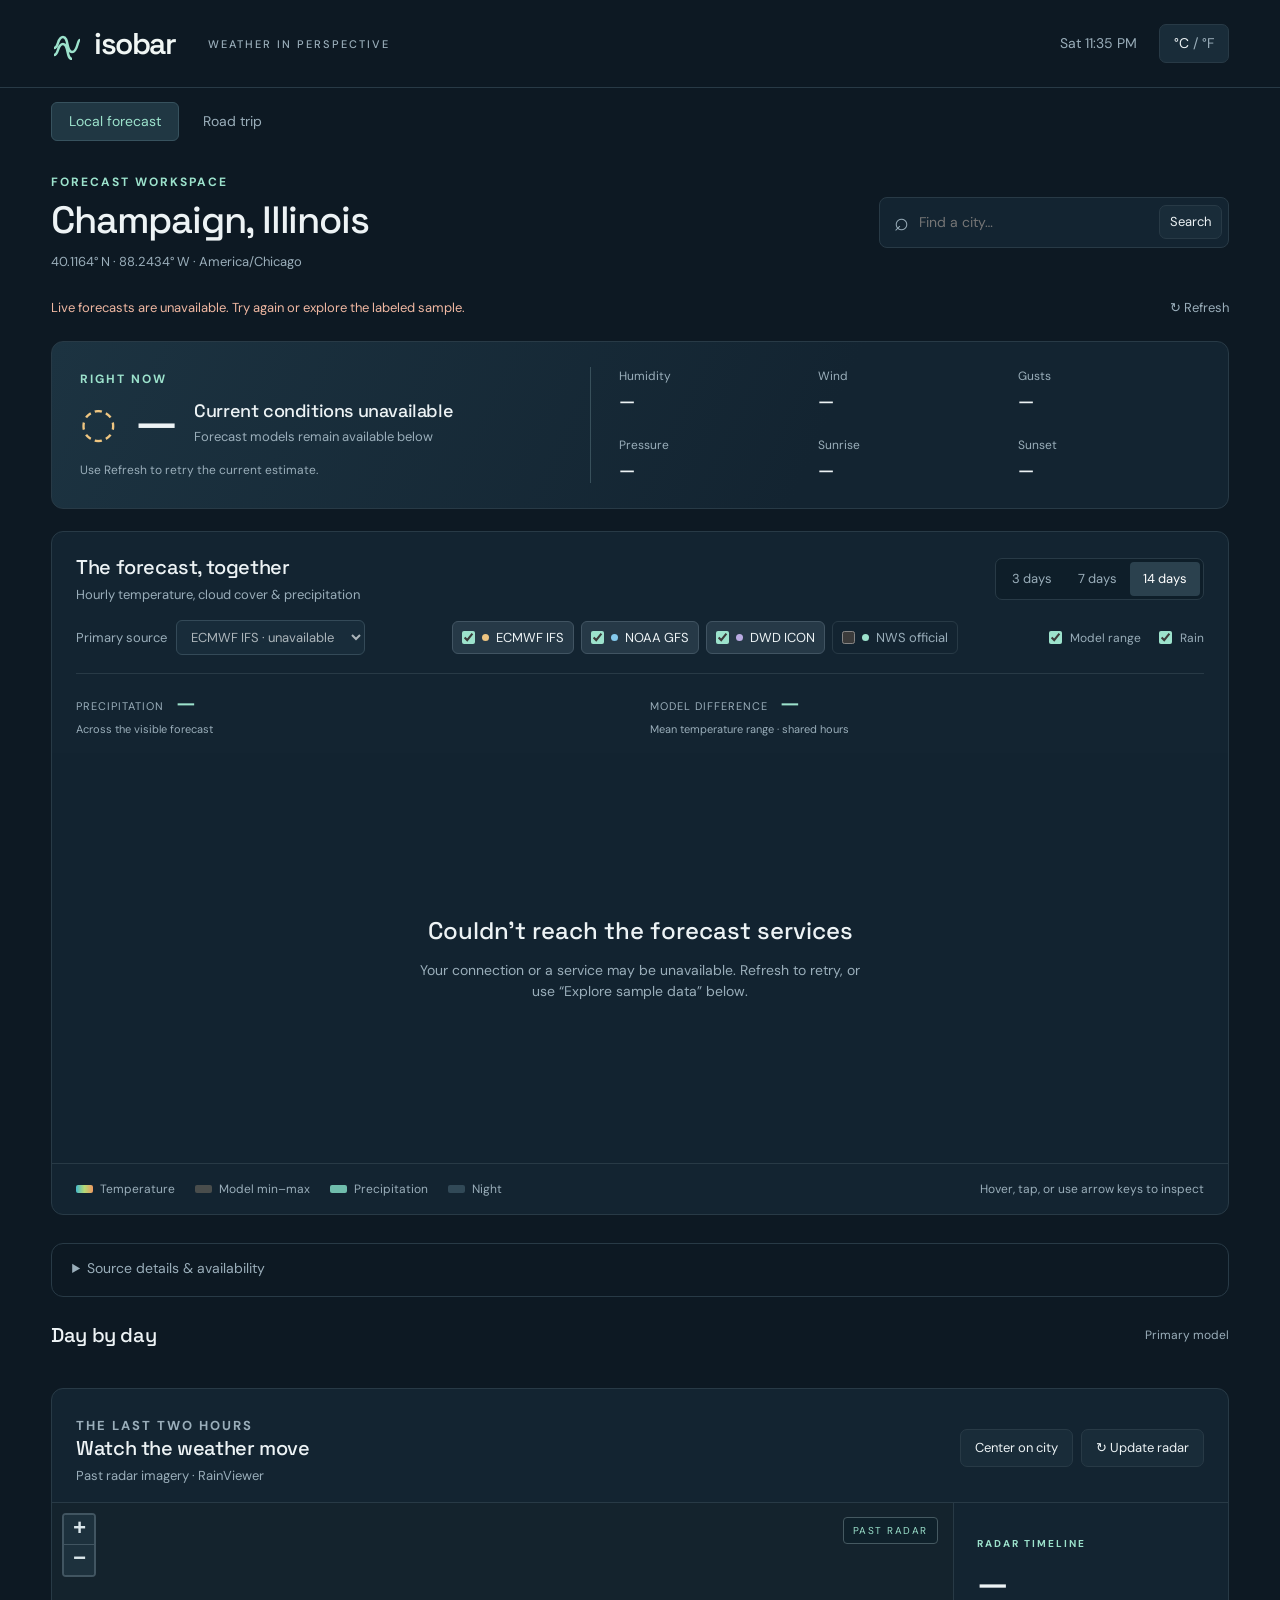
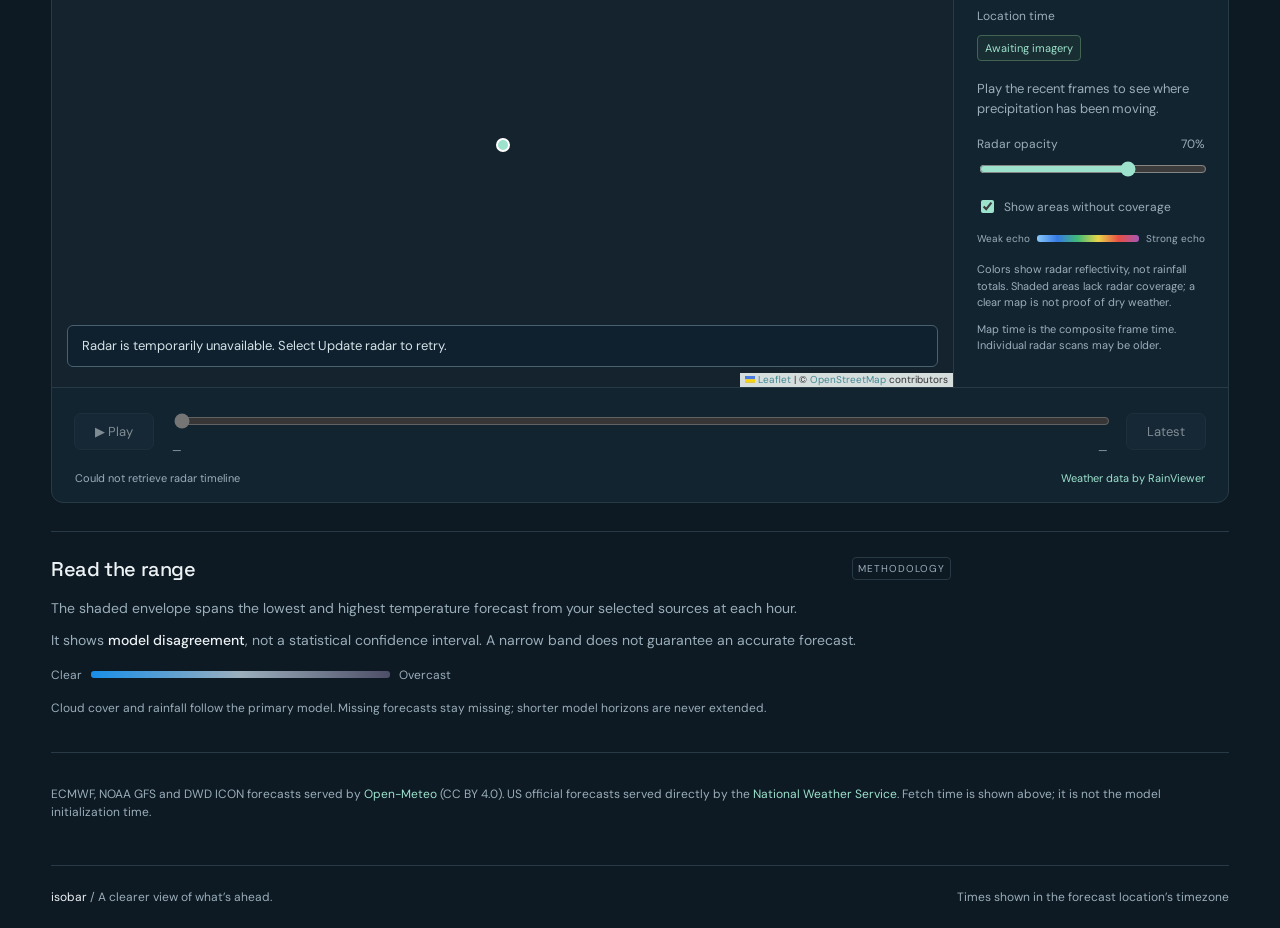
==== commit 09578bc1: "Add files via upload" ====
--- a/index.html
+++ b/index.html
@@ -1,6 +1,6 @@
-<!doctype html><html lang="en"><head><meta charset="utf-8"><meta name="viewport" content="width=device-width,initial-scale=1"><meta name="theme-color" content="#101f2b"><title>Isobar — weather, in perspective</title><meta name="description" content="Explore hourly weather and compare ECMWF, GFS, ICON and National Weather Service forecasts in one interactive chart."><link rel="icon" href="./favicon.svg"><link rel="stylesheet" href="./style.css?v=radar1"><link rel="stylesheet" href="./vendor/leaflet.css"><link rel="stylesheet" href="./weather.css?v=tidy5"></head><body>
+<!doctype html><html lang="en"><head><meta charset="utf-8"><meta name="viewport" content="width=device-width,initial-scale=1"><meta name="theme-color" content="#101f2b"><title>Isobar — weather, in perspective</title><meta name="description" content="Explore hourly weather and compare ECMWF, GFS, ICON and National Weather Service forecasts in one interactive chart."><link rel="icon" href="./favicon.svg"><link rel="stylesheet" href="./style.css?v=radar1"><link rel="stylesheet" href="./vendor/leaflet.css"><link rel="stylesheet" href="./weather.css?v=tidy5"><link rel="stylesheet" href="./trip.css?v=1"></head><body>
 <header><a class="brand" href="./" aria-label="Isobar home"><svg width="32" height="32" viewBox="0 0 32 32" fill="none" aria-hidden="true"><path d="M3 20C8 20 6 9 12 9S15 24 21 24s5-12 8-12M3 27C8 27 6 16 12 16s3 15 9 15" stroke="currentColor" stroke-width="2.5"/></svg>isobar<span class="wordmark">WEATHER IN PERSPECTIVE</span></a><div class="header-actions"><span id="localTime"></span><button id="units" aria-label="Switch temperature units">°C <span>/ °F</span></button></div></header>
-<main><section class="location-row"><div><p class="eyebrow">FORECAST WORKSPACE</p><h1 id="place">Champaign, Illinois</h1><p id="coordinates" class="muted">40.1164° N · 88.2434° W · America/Chicago</p></div><div class="search-area"><form id="searchForm"><label class="sr-only" for="search">Search for a city</label><span aria-hidden="true">⌕</span><input id="search" type="search" placeholder="Find a city…" autocomplete="off"><button type="submit">Search</button></form><div id="results" hidden></div></div></section>
+<nav class="view-nav" aria-label="Weather view"><a class="active" href="./">Local forecast</a><a href="./trip.html">Road trip</a></nav><main><section class="location-row"><div><p class="eyebrow">FORECAST WORKSPACE</p><h1 id="place">Champaign, Illinois</h1><p id="coordinates" class="muted">40.1164° N · 88.2434° W · America/Chicago</p></div><div class="search-area"><form id="searchForm"><label class="sr-only" for="search">Search for a city</label><span aria-hidden="true">⌕</span><input id="search" type="search" placeholder="Find a city…" autocomplete="off"><button type="submit">Search</button></form><div id="results" hidden></div></div></section>
 <div class="status-row"><span id="status" role="status">Connecting to forecast services…</span><button id="refresh">↻ Refresh</button></div>
 <section class="conditions" aria-label="Current weather"><div class="conditions-main"><p class="eyebrow">RIGHT NOW</p><div class="conditions-reading"><span id="nowSymbol" aria-hidden="true">◌</span><strong id="nowTemp">—</strong><div><h2 id="nowDescription">Loading conditions</h2><p id="nowFeels">Current estimate · Open-Meteo</p></div></div><p id="nowTime" class="small muted" role="status">Checking the latest conditions…</p></div><div class="conditions-metrics"><div><span>Humidity</span><strong id="nowHumidity">—</strong></div><div><span>Wind</span><strong id="nowWind">—</strong></div><div><span>Gusts</span><strong id="nowGust">—</strong></div><div><span>Pressure</span><strong id="nowPressure">—</strong></div><div><span>Sunrise</span><strong id="nowSunrise">—</strong></div><div><span>Sunset</span><strong id="nowSunset">—</strong></div></div></section><section class="forecast-panel" id="forecast"><div class="panel-top"><div><h2>The forecast, together</h2><p id="chartSubtitle">Hourly temperature, cloud cover & precipitation</p></div><div class="segmented" id="horizon" aria-label="Forecast duration"><button data-days="3">3 days</button><button data-days="7">7 days</button><button data-days="14" class="active">14 days</button></div></div><div class="model-toolbar"><label class="primary-control" for="primarySource">Primary source <select id="primarySource" aria-label="Primary forecast source"></select></label><div id="modelChips"></div><div class="chart-options"><label><input type="checkbox" id="showSpread" checked> Model range</label><label><input type="checkbox" id="showRain" checked> Rain</label></div></div>
 <div class="forecast-summary" aria-label="Forecast summary"><article><p>PRECIPITATION</p><strong id="rainTotal">—</strong><span id="rainPeriod">Across the visible forecast</span></article><article><p>MODEL DIFFERENCE</p><strong id="spread">—</strong><span>Mean temperature range · shared hours</span></article></div><div id="chartWrap"><canvas id="chart" tabindex="0" role="img" aria-label="Hourly weather chart. Use left and right arrow keys to inspect forecast hours."></canvas><div id="chartEmpty"><div class="loader"></div><h3>Looking ahead</h3><p>Loading independent forecasts for this location.</p></div><div id="tooltip" hidden></div></div>
--- a/trip.css
+++ b/trip.css
@@ -0,0 +1,3 @@
+.view-nav{display:flex;gap:6px;max-width:1600px;margin:auto;padding:14px 4% 0}.view-nav a{font-size:14px;color:var(--muted);padding:8px 17px;border:1px solid transparent;border-radius:6px}.view-nav a.active{color:var(--mint);background:#203743;border-color:#37525e}.view-nav a:hover{background:#243943}.trip-main{padding-top:25px}.trip-heading{display:flex;align-items:center;justify-content:space-between;gap:24px;margin-bottom:24px}.trip-heading h1{font-size:clamp(26px,3.1vw,38px)}.trip-heading>div>p.muted{margin:9px 0 0;font-size:15px}.trip-tag{font-size:11px;letter-spacing:1px;border:1px solid var(--line);color:var(--muted);padding:7px 10px;border-radius:5px;white-space:nowrap}.trip-planner,.departure-panel,.journey-panel{border:1px solid var(--line);background:var(--panel);border-radius:10px;padding:22px;margin:0 0 22px}.trip-planner form,.departure-panel form{display:block;background:none;border:0;padding:0}.trip-endpoints{display:grid;grid-template-columns:minmax(0,1fr) 40px minmax(0,1fr) auto;gap:15px;align-items:end}.place-field{position:relative;min-width:0}.place-field>label{font-size:12px;color:var(--muted);display:block;margin-bottom:6px}.place-field input,.trip-controls input,.trip-controls select{width:100%;min-width:0;min-height:43px;font:inherit;font-size:14px;background:#0e1d28;color:var(--text);border:1px solid #3b505e;border-radius:6px;padding:10px 12px}.place-results{position:absolute;top:100%;left:0;right:0;background:#203642;border:1px solid #4b626e;padding:8px;border-radius:7px;z-index:1001;font-size:13px;box-shadow:0 15px 35px #0008}.place-results button{display:block;width:100%;text-align:left;border:0;background:none;font-size:13px}.primary-button{background:var(--mint);border-color:var(--mint);color:#102b31;font-weight:600;min-height:43px}.primary-button:hover{background:#b5ecd9}.trip-status{font-size:13px;color:var(--muted);margin-top:15px;line-height:1.6}.trip-error{color:#f0b39d}.trip-route-panel{border:1px solid var(--line);border-radius:10px;overflow:hidden;margin-bottom:26px;background:var(--panel)}#tripMap{height:380px;width:100%;z-index:1;background:#14232d}.route-strip{display:grid;grid-template-columns:repeat(4,minmax(0,1fr));padding:19px 22px;gap:20px;border-top:1px solid var(--line)}.route-strip span{display:block;color:var(--muted);font-size:10px;letter-spacing:1px;margin-bottom:5px}.route-strip strong{font:500 20px 'Space Grotesk',sans-serif}.route-strip>div:last-child strong{font-size:16px}.map-legend{padding:0 22px 15px;display:flex;gap:18px;flex-wrap:wrap;font-size:11px;color:var(--muted)}.map-legend span{display:flex;align-items:center;gap:6px}.map-legend i{width:10px;height:6px;border-radius:2px}.trip-controls{display:grid;grid-template-columns:repeat(3,minmax(0,1fr));gap:15px}.trip-controls label{display:block;color:var(--muted);font-size:12px}.trip-controls input,.trip-controls select{margin-top:6px}.departure-panel .section-title{align-items:start;flex-wrap:wrap}.departure-panel .section-title>.muted{font-size:12px}.trip-actions{display:flex;align-items:center;gap:18px;margin-top:20px}.trip-actions>.muted{font-size:12px}.trip-options{display:grid;grid-template-columns:repeat(3,minmax(0,1fr));gap:10px;margin-top:20px;max-height:540px;overflow:auto;padding:2px}.trip-empty{grid-column:1/-1;padding:22px;text-align:center;color:var(--muted);font-size:14px;border:1px dashed #3b5261;border-radius:7px}.departure-option{text-align:left;padding:16px;border:1px solid #344c5a;background:#10212c;min-width:0}.departure-option[aria-pressed=true]{border-color:var(--mint);box-shadow:0 0 0 1px var(--mint)}.departure-option>strong{display:block;font-size:14px;font-weight:500}.departure-tag{display:inline-block;font-size:10px;border:1px solid #476e60;color:var(--mint);padding:3px 6px;border-radius:4px;margin-top:8px}.departure-tag.missing{border-color:#57616e;color:#b3bec8}.departure-option p{font-size:12px;color:var(--muted);margin:9px 0}.departure-option small{font-size:11px;color:var(--muted)}.journey-panel .section-title{align-items:start;flex-wrap:wrap}.journey-panel .section-title>.muted,.journey-panel>p{font-size:13px}.trip-table-wrap{overflow-x:auto;margin-top:18px;max-width:100%}.trip-table{border-collapse:collapse;width:100%;font-size:13px;min-width:690px;text-align:left}.trip-table th{font-size:11px;font-weight:500;letter-spacing:.4px;color:var(--muted);padding:10px;border-bottom:1px solid #465a67}.trip-table td{padding:13px 10px;border-bottom:1px solid #2c414d;vertical-align:top}.trip-table td:first-child{white-space:nowrap}.trip-table td:nth-child(2){white-space:nowrap}.trip-table td strong{font-weight:500;color:var(--text)}.trip-table td small{display:block;font-size:11px;color:var(--muted);margin-top:3px}.trip-table .concern-text{color:#f0bf8b}.trip-methods{border-top:1px solid var(--line);padding:22px 0;color:var(--muted);font-size:13px;line-height:1.7}.trip-methods summary{cursor:pointer;color:var(--text);font-size:15px}.trip-methods p{max-width:1000px}.leaflet-popup-content{color:#18303a;font:13px/1.5 'DM Sans',sans-serif}.leaflet-popup-content p{margin:7px 0}.leaflet-control-attribution{font-size:10px!important}.leaflet-container{font-family:'DM Sans',sans-serif}@media(max-width:1000px){.trip-tag{display:none}.trip-options{grid-template-columns:repeat(2,minmax(0,1fr))}.trip-endpoints{grid-template-columns:minmax(0,1fr) 40px minmax(0,1fr)}.trip-endpoints .primary-button{grid-column:1/-1}.route-strip strong{font-size:18px}}@media(max-width:600px){.trip-main{padding-top:20px}.trip-planner,.departure-panel,.journey-panel{padding:17px}.trip-heading>div>p.muted{font-size:14px}.trip-endpoints{grid-template-columns:minmax(0,1fr) 38px;gap:10px}.trip-endpoints .place-field:first-child{grid-column:1;grid-row:1}.trip-endpoints .place-field:nth-child(3){grid-column:1;grid-row:2}#tripReverse{grid-column:2;grid-row:1/3;align-self:center}.trip-endpoints .primary-button{grid-row:3}.trip-controls{grid-template-columns:repeat(2,minmax(0,1fr));gap:12px}.trip-options{grid-template-columns:minmax(0,1fr)}.trip-actions{align-items:start;flex-direction:column;gap:10px}.route-strip{grid-template-columns:repeat(2,minmax(0,1fr));padding:16px;gap:18px}.map-legend{padding:0 16px 16px;gap:9px 14px}#tripMap{height:320px}.trip-heading h1{font-size:28px}.view-nav{padding-top:10px}}
+
+.place-field{display:grid;grid-template-columns:minmax(0,1fr) auto;gap:5px}.place-field label{grid-column:1/-1}.place-field input{min-width:0}.place-search{padding:0 10px;min-height:43px}.place-results{z-index:1000}.place-results strong,.place-results small{display:block}.place-results small{margin-top:4px;color:var(--muted,#a5b7bf)}.trip-address-help{font-size:12px;color:var(--muted,#a5b7bf);line-height:1.6;margin:12px 0 0}
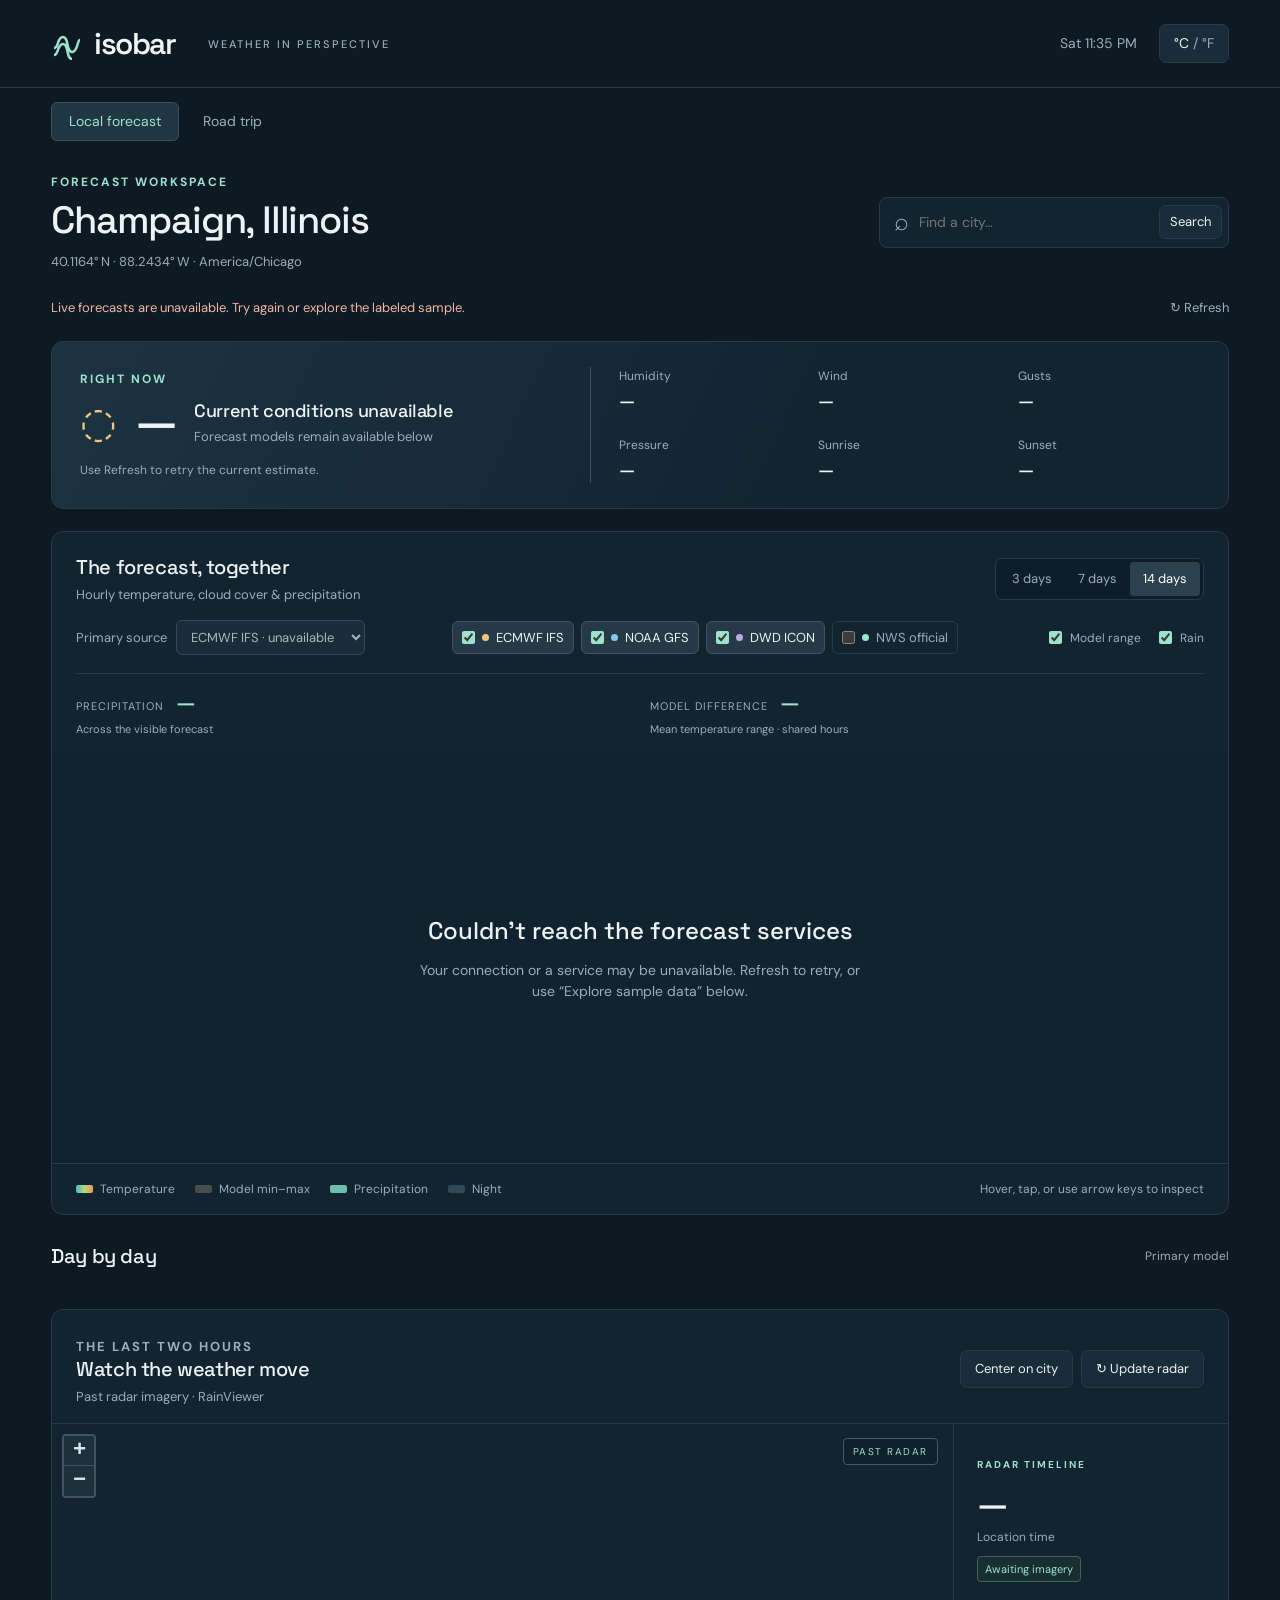
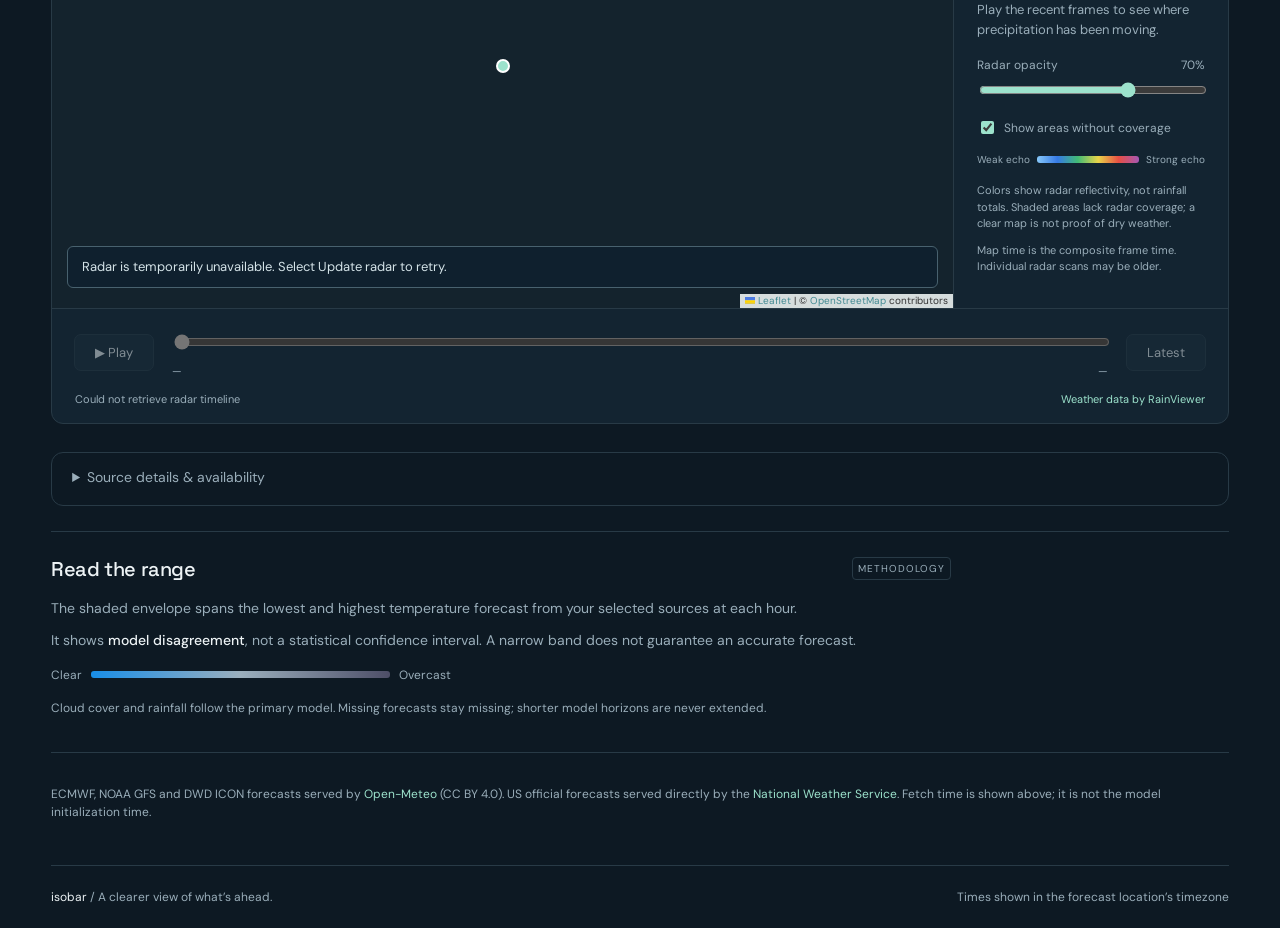
==== commit 684478c5: "adjust source details and availability position" ====
--- a/index.html
+++ b/index.html
@@ -5,8 +5,9 @@
 <section class="conditions" aria-label="Current weather"><div class="conditions-main"><p class="eyebrow">RIGHT NOW</p><div class="conditions-reading"><span id="nowSymbol" aria-hidden="true">◌</span><strong id="nowTemp">—</strong><div><h2 id="nowDescription">Loading conditions</h2><p id="nowFeels">Current estimate · Open-Meteo</p></div></div><p id="nowTime" class="small muted" role="status">Checking the latest conditions…</p></div><div class="conditions-metrics"><div><span>Humidity</span><strong id="nowHumidity">—</strong></div><div><span>Wind</span><strong id="nowWind">—</strong></div><div><span>Gusts</span><strong id="nowGust">—</strong></div><div><span>Pressure</span><strong id="nowPressure">—</strong></div><div><span>Sunrise</span><strong id="nowSunrise">—</strong></div><div><span>Sunset</span><strong id="nowSunset">—</strong></div></div></section><section class="forecast-panel" id="forecast"><div class="panel-top"><div><h2>The forecast, together</h2><p id="chartSubtitle">Hourly temperature, cloud cover & precipitation</p></div><div class="segmented" id="horizon" aria-label="Forecast duration"><button data-days="3">3 days</button><button data-days="7">7 days</button><button data-days="14" class="active">14 days</button></div></div><div class="model-toolbar"><label class="primary-control" for="primarySource">Primary source <select id="primarySource" aria-label="Primary forecast source"></select></label><div id="modelChips"></div><div class="chart-options"><label><input type="checkbox" id="showSpread" checked> Model range</label><label><input type="checkbox" id="showRain" checked> Rain</label></div></div>
 <div class="forecast-summary" aria-label="Forecast summary"><article><p>PRECIPITATION</p><strong id="rainTotal">—</strong><span id="rainPeriod">Across the visible forecast</span></article><article><p>MODEL DIFFERENCE</p><strong id="spread">—</strong><span>Mean temperature range · shared hours</span></article></div><div id="chartWrap"><canvas id="chart" tabindex="0" role="img" aria-label="Hourly weather chart. Use left and right arrow keys to inspect forecast hours."></canvas><div id="chartEmpty"><div class="loader"></div><h3>Looking ahead</h3><p>Loading independent forecasts for this location.</p></div><div id="tooltip" hidden></div></div>
 <div class="chart-footer"><div class="legend"><span><i class="gradient"></i>Temperature</span><span><i class="area"></i>Model min–max</span><span><i class="rain"></i>Precipitation</span><span><i class="night"></i>Night</span></div><span class="muted">Hover, tap, or use arrow keys to inspect</span></div></section>
-<details class="source-switcher"><summary>Source details & availability</summary><div class="section-title"><h2>Forecast source</h2><button id="sample">Explore sample data</button></div><div id="sourceCards"></div></details>
+
 <section class="daily-block" aria-label="Daily forecast"><div class="daily-section"><div class="section-title"><h2>Day by day</h2><span id="dailyCaption" class="muted">Primary model</span></div><div id="daily" class="daily"></div></div></section>
-<section class="radar-panel" aria-labelledby="radarHeading"><div class="panel-top"><div><p class="eyebrow">THE LAST TWO HOURS</p><h2 id="radarHeading">Watch the weather move</h2><p>Past radar imagery · RainViewer</p></div><div class="radar-heading-controls"><button id="radarRecenter">Center on city</button><button id="radarRefresh">↻ Update radar</button></div></div><div class="radar-body"><div class="map-stage"><div id="radarMap" aria-label="Interactive precipitation radar map"></div><div id="radarMessage" role="status">Loading radar imagery…</div><span class="map-label">PAST RADAR</span></div><aside class="radar-insight"><p class="eyebrow">RADAR TIMELINE</p><strong id="radarFrameTime">—</strong><p id="radarFrameDate">Location time</p><div id="radarAge" class="frame-badge">Awaiting imagery</div><p>Play the recent frames to see where precipitation has been moving.</p><label class="opacity-label" for="radarOpacity">Radar opacity <span id="opacityValue">70%</span></label><input type="range" id="radarOpacity" min="10" max="100" value="70"><label class="coverage-control"><input type="checkbox" id="radarCoverage" checked> Show areas without coverage</label><div class="radar-key"><span>Weak echo</span><i></i><span>Strong echo</span></div><p class="small muted">Colors show radar reflectivity, not rainfall totals. Shaded areas lack radar coverage; a clear map is not proof of dry weather.</p><p class="small muted">Map time is the composite frame time. Individual radar scans may be older.</p></aside></div><div class="radar-playback"><button id="radarPlay" disabled aria-label="Play recent radar frames">▶ Play</button><div class="radar-slider"><label class="sr-only" for="radarTimeline">Radar frame</label><input id="radarTimeline" type="range" min="0" max="0" value="0" disabled><div><span id="radarStart">—</span><span id="radarEnd">—</span></div></div><button id="radarLatest" disabled>Latest</button></div><div class="radar-credit"><span id="radarStatus" role="status">Connecting to radar…</span><a href="https://www.rainviewer.com/" target="_blank" rel="noreferrer">Weather data by RainViewer</a></div></section><section class="methods" aria-label="Forecast methodology"><aside><div class="section-title"><h2>Read the range</h2><span class="tiny-tag">METHODOLOGY</span></div><p>The shaded envelope spans the lowest and highest temperature forecast from your selected sources at each hour.</p><p>It shows <b>model disagreement</b>, not a statistical confidence interval. A narrow band does not guarantee an accurate forecast.</p><div class="cloud-key"><span>Clear</span><i></i><span>Overcast</span></div><p class="small muted">Cloud cover and rainfall follow the primary model. Missing forecasts stay missing; shorter model horizons are never extended.</p></aside></section>
+<section class="radar-panel" aria-labelledby="radarHeading"><div class="panel-top"><div><p class="eyebrow">THE LAST TWO HOURS</p><h2 id="radarHeading">Watch the weather move</h2><p>Past radar imagery · RainViewer</p></div><div class="radar-heading-controls"><button id="radarRecenter">Center on city</button><button id="radarRefresh">↻ Update radar</button></div></div><div class="radar-body"><div class="map-stage"><div id="radarMap" aria-label="Interactive precipitation radar map"></div><div id="radarMessage" role="status">Loading radar imagery…</div><span class="map-label">PAST RADAR</span></div><aside class="radar-insight"><p class="eyebrow">RADAR TIMELINE</p><strong id="radarFrameTime">—</strong><p id="radarFrameDate">Location time</p><div id="radarAge" class="frame-badge">Awaiting imagery</div><p>Play the recent frames to see where precipitation has been moving.</p><label class="opacity-label" for="radarOpacity">Radar opacity <span id="opacityValue">70%</span></label><input type="range" id="radarOpacity" min="10" max="100" value="70"><label class="coverage-control"><input type="checkbox" id="radarCoverage" checked> Show areas without coverage</label><div class="radar-key"><span>Weak echo</span><i></i><span>Strong echo</span></div><p class="small muted">Colors show radar reflectivity, not rainfall totals. Shaded areas lack radar coverage; a clear map is not proof of dry weather.</p><p class="small muted">Map time is the composite frame time. Individual radar scans may be older.</p></aside></div><div class="radar-playback"><button id="radarPlay" disabled aria-label="Play recent radar frames">▶ Play</button><div class="radar-slider"><label class="sr-only" for="radarTimeline">Radar frame</label><input id="radarTimeline" type="range" min="0" max="0" value="0" disabled><div><span id="radarStart">—</span><span id="radarEnd">—</span></div></div><button id="radarLatest" disabled>Latest</button></div><div class="radar-credit"><span id="radarStatus" role="status">Connecting to radar…</span><a href="https://www.rainviewer.com/" target="_blank" rel="noreferrer">Weather data by RainViewer</a></div></section><details class="source-switcher"><summary>Source details & availability</summary><div class="section-title"><h2>Forecast source</h2><button id="sample">Explore sample data</button></div><div id="sourceCards"></div></details>
+<section class="methods" aria-label="Forecast methodology"><aside><div class="section-title"><h2>Read the range</h2><span class="tiny-tag">METHODOLOGY</span></div><p>The shaded envelope spans the lowest and highest temperature forecast from your selected sources at each hour.</p><p>It shows <b>model disagreement</b>, not a statistical confidence interval. A narrow band does not guarantee an accurate forecast.</p><div class="cloud-key"><span>Clear</span><i></i><span>Overcast</span></div><p class="small muted">Cloud cover and rainfall follow the primary model. Missing forecasts stay missing; shorter model horizons are never extended.</p></aside></section>
 <section class="sources"><p class="small muted">ECMWF, NOAA GFS and DWD ICON forecasts served by <a href="https://open-meteo.com/" target="_blank" rel="noreferrer">Open-Meteo</a> (CC BY 4.0). US official forecasts served directly by the <a href="https://www.weather.gov/documentation/services-web-api" target="_blank" rel="noreferrer">National Weather Service</a>. Fetch time is shown above; it is not the model initialization time.</p></section>
 <footer><span>isobar <span class="muted">/ A clearer view of what’s ahead.</span></span><span class="muted">Times shown in the forecast location’s timezone</span></footer></main><script src="./vendor/leaflet.js"></script><script type="module" src="./app.js?v=tidy5"></script></body></html>
